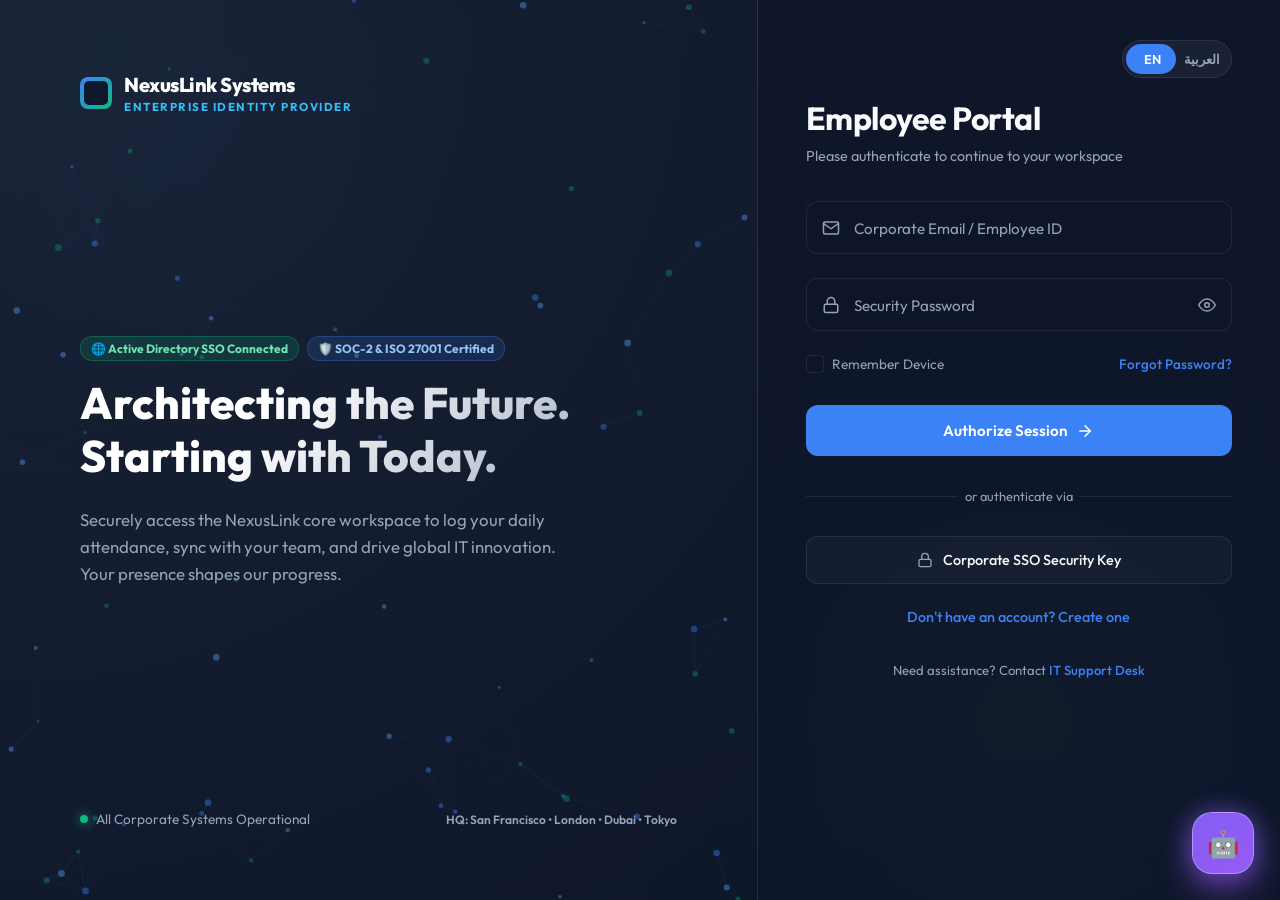
==== index.html @ 7a830bf8 "Initial clean commit for NexusLink Systems" ====
<!DOCTYPE html>
<html lang="en" dir="ltr">

<head>
    <meta charset="UTF-8">
    <meta name="viewport" content="width=device-width, initial-scale=1.0">
    <meta name="description"
        content="Secure Employee Portal for NexusLink Systems. Sign in to access your dashboard, secure applications, and corporate resources.">
    <title id="page-title">Employee Portal - NexusLink Systems</title>

    <!-- Path updated to work relative to directory structure -->
    <link rel="stylesheet" href="style.css">
</head>

<body>
    <!-- Background Animated Glows -->
    <div class="bg-glow-container">
        <div class="bg-glow-1"></div>
        <div class="bg-glow-2"></div>
    </div>

    <!-- Main Container -->
    <main class="app-container">

        <!-- Left Panel: Fortune 500 Corporate Branding & Holographic Telemetry -->
        <section class="brand-panel">
            <div class="logo-container">
                <div class="logo-icon"></div>
                <div style="display: flex; flex-direction: column; gap: 2px;">
                    <span style="font-weight: 800; font-size: 1.25rem; letter-spacing: -0.5px; color: #fff;">NexusLink Systems</span>
                    <span style="font-size: 0.72rem; color: #38bdf8; font-weight: 700; letter-spacing: 1.5px; text-transform: uppercase;">ENTERPRISE IDENTITY PROVIDER</span>
                </div>
            </div>

            <!-- Canvas for 3D holographic particle networking -->
            <canvas id="particle-canvas"></canvas>

            <div class="brand-content">
                <div class="corporate-badge-row" style="display: flex; align-items: center; gap: 8px; margin-bottom: 1rem; flex-wrap: wrap;">
                    <span style="background: rgba(16, 185, 129, 0.15); color: #6ee7b7; padding: 4px 10px; border-radius: 12px; font-size: 0.75rem; font-weight: 700; border: 1px solid rgba(16, 185, 129, 0.3);">🌐 Active Directory SSO Connected</span>
                    <span style="background: rgba(59, 130, 246, 0.15); color: #93c5fd; padding: 4px 10px; border-radius: 12px; font-size: 0.75rem; font-weight: 700; border: 1px solid rgba(59, 130, 246, 0.3);">🛡️ SOC-2 & ISO 27001 Certified</span>
                </div>
                <h1 class="brand-title" id="brand-title" data-i18n="brandTitle">Architecting the Future. Starting with Today.</h1>
                <p class="brand-desc" id="brand-desc" data-i18n="brandDesc">Securely access the NexusLink core workspace to log your daily attendance, sync with your team, and drive global IT innovation. Your presence shapes our progress.
                </p>
            </div>

            <div class="corporate-footer-row" style="display: flex; justify-content: space-between; align-items: center; width: 100%; flex-wrap: wrap; gap: 10px;">
                <div class="system-status">
                    <div class="status-dot"></div>
                    <span id="system-status-text" data-i18n="systemStatus">All Corporate Systems Operational</span>
                </div>
                <div style="font-size: 0.75rem; color: var(--text-muted); font-weight: 600;">
                    HQ: San Francisco • London • Dubai • Tokyo
                </div>
            </div>
        </section>

        <!-- Right Panel: Login card container -->
        <section class="form-panel">
            <!-- Controls: Language Toggler -->
            <header class="top-controls">
                <div class="lang-switcher" id="language-switcher" onclick="toggleLanguage()">
                    <div class="lang-slider" id="lang-slider"></div>
                    <button class="lang-btn active" id="btn-en" data-lang="en">EN</button>
                    <button class="lang-btn" id="btn-ar" data-lang="ar">العربية</button>
                </div>
            </header>

            <div class="login-card">
                <!-- Loading state Overlay -->
                <div class="loading-overlay" id="loading-overlay">
                    <div class="spinner"></div>
                    <div class="loading-text" id="loading-text" data-i18n="loadingVerify">Verifying Credentials...</div>
                    <div class="loading-subtext" id="loading-subtext" data-i18n="loadingConnect">Connecting to Secure LDAP Server</div>
                </div>

                <!-- Success state Overlay -->
                <div class="success-overlay" id="success-overlay">
                    <div class="success-icon-container">✓</div>
                    <h2 class="success-title" id="success-title" data-i18n="successTitle">Access Granted</h2>
                    <p class="success-desc" id="success-desc" data-i18n="successDesc">Redirecting to NexusLink Dashboard. Welcome back!</p>
                    <button class="success-btn" id="success-btn" onclick="resetForm()" data-i18n="successReturn">Return</button>
                </div>

                <!-- Server Error Message -->
                <div class="server-error" id="server-error" style="display: none;">
                    <svg xmlns="http://www.w3.org/2000/svg" width="16" height="16" viewBox="0 0 24 24" fill="none"
                        stroke="currentColor" stroke-width="2">
                        <circle cx="12" cy="12" r="10"></circle>
                        <line x1="12" y1="8" x2="12" y2="12"></line>
                        <line x1="12" y1="16" x2="12.01" y2="16"></line>
                    </svg>
                    <span id="server-error-text"></span>
                    <button class="error-dismiss" onclick="dismissError()">✕</button>
                </div>

                <div class="card-header">
                    <h2 class="card-title" id="card-title" data-i18n="cardTitle">Employee Portal</h2>
                    <p class="card-subtitle" id="card-subtitle" data-i18n="cardSubtitle">Please authenticate to continue to your workspace</p>
                </div>

                <form id="login-form" onsubmit="handleLogin(event)">
                    <div class="form-group" id="group-email">
                        <div class="input-container">
                            <input type="text" id="email" class="input-field" placeholder=" " required
                                oninput="validateField('email')" autocomplete="username">
                            <svg class="input-icon" xmlns="http://www.w3.org/2000/svg" width="18" height="18"
                                viewBox="0 0 24 24" fill="none" stroke="currentColor" stroke-width="2"
                                stroke-linecap="round" stroke-linejoin="round">
                                <path d="M4 4h16c1.1 0 2 .9 2 2v12c0 1.1-.9 2-2 2H4c-1.1 0-2-.9-2-2V6c0-1.1.9-2 2-2z">
                                </path>
                                <polyline points="22,6 12,13 2,6"></polyline>
                            </svg>
                            <label for="email" class="form-label" id="label-email" data-i18n="labelEmail">Corporate Email / Employee ID</label>
                        </div>
                        <div class="error-msg" id="error-email">
                            <svg xmlns="http://www.w3.org/2000/svg" width="12" height="12" viewBox="0 0 24 24"
                                fill="none" stroke="currentColor" stroke-width="2">
                                <circle cx="12" cy="12" r="10"></circle>
                                <line x1="12" y1="8" x2="12" y2="12"></line>
                                <line x1="12" y1="16" x2="12.01" y2="16"></line>
                            </svg>
                            <span id="err-text-email" data-i18n="errorEmail">Please enter a valid corporate email (name@nexuslink.com)</span>
                        </div>
                    </div>

                    <div class="form-group" id="group-password">
                        <div class="input-container">
                            <input type="password" id="password" class="input-field" placeholder=" " required
                                oninput="validateField('password')" autocomplete="current-password">
                            <svg class="input-icon" xmlns="http://www.w3.org/2000/svg" width="18" height="18"
                                viewBox="0 0 24 24" fill="none" stroke="currentColor" stroke-width="2"
                                stroke-linecap="round" stroke-linejoin="round">
                                <rect x="3" y="11" width="18" height="11" rx="2" ry="2"></rect>
                                <path d="M7 11V7a5 5 0 0 1 10 0v4"></path>
                            </svg>
                            <label for="password" class="form-label" id="label-password" data-i18n="labelPassword">Security Password</label>
                            <button type="button" class="input-toggle" id="password-toggle"
                                onclick="togglePasswordVisibility()" aria-label="Toggle Password Visibility">
                                <svg id="eye-icon" xmlns="http://www.w3.org/2000/svg" width="18" height="18"
                                    viewBox="0 0 24 24" fill="none" stroke="currentColor" stroke-width="2"
                                    stroke-linecap="round" stroke-linejoin="round">
                                    <path d="M1 12s4-8 11-8 11 8 11 8-4 8-11 8-11-8-11-8z"></path>
                                    <circle cx="12" cy="12" r="3"></circle>
                                </svg>
                            </button>
                        </div>
                        <div class="error-msg" id="error-password">
                            <svg xmlns="http://www.w3.org/2000/svg" width="12" height="12" viewBox="0 0 24 24"
                                fill="none" stroke="currentColor" stroke-width="2">
                                <circle cx="12" cy="12" r="10"></circle>
                                <line x1="12" y1="8" x2="12" y2="12"></line>
                                <line x1="12" y1="16" x2="12.01" y2="16"></line>
                            </svg>
                            <span id="err-text-password" data-i18n="errorPassword">Password must be at least 8 characters long</span>
                        </div>
                    </div>

                    <div class="options-row">
                        <label class="checkbox-container">
                            <input type="checkbox" id="remember-me">
                            <span class="custom-checkbox">
                                <svg xmlns="http://www.w3.org/2000/svg" viewBox="0 0 24 24">
                                    <polyline points="20 6 9 17 4 12"></polyline>
                                </svg>
                            </span>
                            <span id="label-remember" data-i18n="labelRemember">Remember Device</span>
                        </label>
                        <a href="#" class="forgot-link" id="link-forgot" onclick="alertForgot(event)" data-i18n="forgotLink">Forgot Password?</a>
                    </div>

                    <button type="submit" class="submit-btn" id="btn-submit">
                        <span id="btn-submit-text" data-i18n="btnSubmit">Authorize Session</span>
                        <svg xmlns="http://www.w3.org/2000/svg" width="18" height="18" viewBox="0 0 24 24" fill="none"
                            stroke="currentColor" stroke-width="2" stroke-linecap="round" stroke-linejoin="round">
                            <line x1="5" y1="12" x2="19" y2="12"></line>
                            <polyline points="12 5 19 12 12 19"></polyline>
                        </svg>
                    </button>
                </form>

                <!-- Registration Form -->
                <form id="register-form" onsubmit="handleRegister(event)" style="display: none;">
                    <div class="form-group" id="group-register-name">
                        <div class="input-container">
                            <input type="text" id="register-name" class="input-field" placeholder=" " required
                                oninput="validateRegisterField('name')">
                            <svg class="input-icon" xmlns="http://www.w3.org/2000/svg" width="18" height="18"
                                viewBox="0 0 24 24" fill="none" stroke="currentColor" stroke-width="2"
                                stroke-linecap="round" stroke-linejoin="round">
                                <path d="M20 21v-2a4 4 0 0 0-4-4H8a4 4 0 0 0-4 4v2"></path>
                                <circle cx="12" cy="7" r="4"></circle>
                            </svg>
                            <label for="register-name" class="form-label" id="label-register-name" data-i18n="labelName">Full Name</label>
                        </div>
                        <div class="error-msg" id="error-register-name">
                            <svg xmlns="http://www.w3.org/2000/svg" width="12" height="12" viewBox="0 0 24 24"
                                fill="none" stroke="currentColor" stroke-width="2">
                                <circle cx="12" cy="12" r="10"></circle>
                                <line x1="12" y1="8" x2="12" y2="12"></line>
                                <line x1="12" y1="16" x2="12.01" y2="16"></line>
                            </svg>
                            <span id="err-text-register-name" data-i18n="errorName">Please enter your full name</span>
                        </div>
                    </div>

                    <div class="form-group" id="group-register-email">
                        <div class="input-container">
                            <input type="text" id="register-email" class="input-field" placeholder=" " required
                                oninput="validateRegisterField('email')" autocomplete="email">
                            <svg class="input-icon" xmlns="http://www.w3.org/2000/svg" width="18" height="18"
                                viewBox="0 0 24 24" fill="none" stroke="currentColor" stroke-width="2"
                                stroke-linecap="round" stroke-linejoin="round">
                                <path d="M4 4h16c1.1 0 2 .9 2 2v12c0 1.1-.9 2-2 2H4c-1.1 0-2-.9-2-2V6c0-1.1.9-2 2-2z">
                                </path>
                                <polyline points="22,6 12,13 2,6"></polyline>
                            </svg>
                            <label for="register-email" class="form-label" id="label-register-email" data-i18n="labelEmail">Corporate Email / Employee ID</label>
                        </div>
                        <div class="error-msg" id="error-register-email">
                            <svg xmlns="http://www.w3.org/2000/svg" width="12" height="12" viewBox="0 0 24 24"
                                fill="none" stroke="currentColor" stroke-width="2">
                                <circle cx="12" cy="12" r="10"></circle>
                                <line x1="12" y1="8" x2="12" y2="12"></line>
                                <line x1="12" y1="16" x2="12.01" y2="16"></line>
                            </svg>
                            <span id="err-text-register-email" data-i18n="errorEmail">Please enter a valid corporate email (name@nexuslink.com)</span>
                        </div>
                    </div>

                    <div class="form-group" id="group-register-password">
                        <div class="input-container">
                            <input type="password" id="register-password" class="input-field" placeholder=" " required
                                oninput="validateRegisterField('password')" autocomplete="new-password">
                            <svg class="input-icon" xmlns="http://www.w3.org/2000/svg" width="18" height="18"
                                viewBox="0 0 24 24" fill="none" stroke="currentColor" stroke-width="2"
                                stroke-linecap="round" stroke-linejoin="round">
                                <rect x="3" y="11" width="18" height="11" rx="2" ry="2"></rect>
                                <path d="M7 11V7a5 5 0 0 1 10 0v4"></path>
                            </svg>
                            <label for="register-password" class="form-label" id="label-register-password" data-i18n="labelPassword">Security Password</label>
                            <button type="button" class="input-toggle" id="register-password-toggle"
                                onclick="toggleRegisterPasswordVisibility()" aria-label="Toggle Password Visibility">
                                <svg id="register-eye-icon" xmlns="http://www.w3.org/2000/svg" width="18" height="18"
                                    viewBox="0 0 24 24" fill="none" stroke="currentColor" stroke-width="2"
                                    stroke-linecap="round" stroke-linejoin="round">
                                    <path d="M1 12s4-8 11-8 11 8 11 8-4 8-11 8-11-8-11-8z"></path>
                                    <circle cx="12" cy="12" r="3"></circle>
                                </svg>
                            </button>
                        </div>
                        <div class="error-msg" id="error-register-password">
                            <svg xmlns="http://www.w3.org/2000/svg" width="12" height="12" viewBox="0 0 24 24"
                                fill="none" stroke="currentColor" stroke-width="2">
                                <circle cx="12" cy="12" r="10"></circle>
                                <line x1="12" y1="8" x2="12" y2="12"></line>
                                <line x1="12" y1="16" x2="12.01" y2="16"></line>
                            </svg>
                            <span id="err-text-register-password" data-i18n="errorPassword">Password must be at least 8 characters long</span>
                        </div>
                    </div>

                    <button type="submit" class="submit-btn" id="btn-register-submit" style="margin-top: 1rem;">
                        <span id="btn-register-submit-text" data-i18n="btnSubmitRegister">Create Account</span>
                        <svg xmlns="http://www.w3.org/2000/svg" width="18" height="18" viewBox="0 0 24 24" fill="none"
                            stroke="currentColor" stroke-width="2" stroke-linecap="round" stroke-linejoin="round">
                            <line x1="5" y1="12" x2="19" y2="12"></line>
                            <polyline points="12 5 19 12 12 19"></polyline>
                        </svg>
                    </button>
                </form>

                <div class="sso-divider">
                    <span id="sso-text" data-i18n="ssoDivider">or authenticate via</span>
                </div>

                <button class="sso-btn" onclick="triggerSSO()">
                    <svg class="sso-icon" xmlns="http://www.w3.org/2000/svg" viewBox="0 0 24 24" fill="none"
                        stroke="currentColor" stroke-width="2" stroke-linecap="round" stroke-linejoin="round">
                        <rect x="3" y="11" width="18" height="11" rx="2" ry="2"></rect>
                        <path d="M7 11V7a5 5 0 0 1 10 0v4"></path>
                    </svg>
                    <span id="btn-sso-text" data-i18n="btnSSO">Corporate SSO Security Key</span>
                </button>

                <div class="mode-toggle-container" style="text-align: center; margin-top: 1.5rem; font-size: 0.9rem;">
                    <a href="#" class="support-link" id="toggle-mode-link" onclick="toggleFormMode(event)" data-i18n="toggleToRegister">Don't have an account? Create one</a>
                </div>

                <div class="card-footer">
                    <span id="footer-text" data-i18n="footerText">Need assistance? Contact </span>
                    <a href="#" class="support-link" id="link-support" onclick="alertSupport(event)" data-i18n="linkSupport">IT Support Desk</a>
                </div>
            </div>
        </section>
    </main>

    <!-- Floating AI Chatbot Button & Chat Window (Cyber Glass Edition) -->
    <div id="ai-chat-launcher" class="ai-chat-launcher-btn" onclick="toggleAIChatDrawer()" title="NexusLink AI Assistant">
        <div class="chat-launcher-pulse"></div>
        <span style="font-size: 26px; z-index: 2;">🤖</span>
    </div>

    <div id="ai-chat-drawer" class="ai-chat-drawer-card" style="display: none;">
        <!-- Header -->
        <div class="ai-chat-header">
            <div style="display: flex; align-items: center; gap: 10px;">
                <div class="ai-bot-avatar">
                    🤖
                    <span class="online-indicator"></span>
                </div>
                <div class="ai-chat-title-wrap">
                    <div class="ai-chat-title">
                        <span id="ai-chat-title-text" data-i18n="aiChatTitle">NexusLink AI Assistant</span>
                        <span class="ai-model-badge">✨ GEMINI 1.5 PRO</span>
                    </div>
                    <div class="ai-chat-subtitle" id="ai-chat-sub-text" data-i18n="aiChatSub">Neural Policy Engine • Active 24/7</div>
                </div>
            </div>
            <div class="ai-chat-actions">
                <button type="button" onclick="toggleAIChatMaximize()" id="ai-maximize-btn" class="ai-chat-maximize-btn" title="Toggle Size">⤢</button>
                <button type="button" onclick="clearAIChatHistory()" class="ai-chat-action-btn" title="Clear Chat History">🗑️</button>
                <button type="button" onclick="toggleAIChatDrawer()" class="ai-chat-close-btn" title="Close">✕</button>
            </div>
        </div>

        <!-- Quick Options Bar -->
        <div id="admin-ai-quick-options" class="ai-quick-options-container">
            <!-- Populated dynamically via script.js -->
        </div>

        <!-- Messages Box -->
        <div id="ai-chat-messages" class="ai-messages-container">
            <!-- Populated dynamically via script.js -->
        </div>

        <!-- Input Form -->
        <form onsubmit="sendAIChatMessage(event)" class="ai-chat-input-form">
            <input type="text" id="ai-chat-input" class="ai-chat-input-field" placeholder="اسأل عن سياسات الدوام أو حضورك..." data-i18n-placeholder="aiChatPlaceholder" required autocomplete="off">
            <button type="submit" id="ai-chat-send-btn" class="ai-chat-send-btn">
                <span data-i18n="btnSend">إرسال</span> 🚀
            </button>
        </form>
    </div>

    <!-- Modal: Submit Lateness Excuse -->
    <div id="modal-submit-excuse" class="modal-overlay excuse-modal-overlay" style="display: none; position: fixed; inset: 0; z-index: 10000; background: rgba(10, 15, 30, 0.85); backdrop-filter: blur(16px); align-items: center; justify-content: center; padding: 20px;">
        <div class="excuse-modal-card">
            <div class="excuse-modal-header">
                <div class="excuse-header-left">
                    <div class="excuse-icon-badge">📝</div>
                    <div>
                        <h3 class="excuse-modal-title" data-i18n="excuseModalTitle">Submit Lateness Excuse</h3>
                        <p class="excuse-modal-subtitle" data-i18n="excuseModalSub">Direct submission to HR & Management with AI-assisted verification</p>
                    </div>
                </div>
                <button type="button" class="excuse-modal-close" onclick="closeExcuseModal()" aria-label="Close">&times;</button>
            </div>

            <div id="excuse-policy-notice" class="excuse-policy-notice-card" data-i18n-html="excusePolicyNotice">
                💡 <strong>شرط الإثبات (policy.text):</strong> أعذار حوادث السير تتطلب إرفاق <strong>صورة الكروكة أو الحادث</strong>، والأعذار الصحية تتطلب إرفاق <strong>التقرير الطبي الرسمي</strong> للقبول الفوري.
            </div>

            <form id="form-submit-excuse" onsubmit="submitExcuseForm(event)" class="excuse-form">
                <div class="excuse-input-group">
                    <label class="excuse-input-label" for="excuse-reason-text" data-i18n="excuseReasonLabel">Detailed Reason for Delay to Manager:</label>
                    <textarea id="excuse-reason-text" class="excuse-textarea" required rows="3" placeholder="Type your excuse reason here (e.g., vehicle breakdown, health emergency...)" data-i18n-placeholder="excuseReasonPlaceholder"></textarea>
                </div>

                <div class="excuse-input-group">
                    <label class="excuse-input-label" data-i18n="excuseAttachmentLabel">📷 Attach Proof Document (Accident Kroka / Medical Report - Optional):</label>
                    <div class="proof-upload-dropzone" id="proof-upload-dropzone" onclick="document.getElementById('excuse-attachment-file').click()">
                        <input type="file" id="excuse-attachment-file" accept="image/*,.pdf" style="display: none;" onchange="handleExcuseFileSelect(event)">
                        
                        <div id="proof-upload-prompt" class="proof-upload-prompt-wrap">
                            <div class="proof-upload-icon-pulse">📸</div>
                            <div class="proof-upload-main-text" data-i18n="excuseDropzonePrompt">Click or drag & drop proof document here</div>
                            <div class="proof-upload-sub-text" data-i18n="excuseDropzoneSub">(Supports JPG, PNG, GIF, WebP, PDF - Max 10MB)</div>
                        </div>

                        <div id="proof-upload-preview" class="proof-upload-preview-wrap" style="display: none;">
                            <div class="proof-preview-info">
                                <img id="proof-preview-img" src="" alt="Proof" class="proof-preview-thumb" style="display: none;">
                                <div id="proof-preview-doc-icon" class="proof-preview-doc-icon" style="display: none;">📄</div>
                                <div class="proof-file-details">
                                    <div id="proof-file-name" class="proof-file-name">--</div>
                                    <div id="proof-file-size" class="proof-file-size">--</div>
                                </div>
                            </div>
                            <button type="button" class="proof-remove-pill" onclick="clearExcuseFile(event)" data-i18n="excuseDeleteProof">✕ Remove</button>
                        </div>
                    </div>
                </div>
                
                <div class="excuse-modal-footer">
                    <button type="button" class="excuse-btn-cancel" onclick="closeExcuseModal()" data-i18n="btnCancel">Cancel</button>
                    <button type="submit" class="excuse-btn-submit" id="btn-submit-excuse-action" data-i18n="btnSubmitExcuseSubmit">Submit Excuse to Manager 🚀</button>
                </div>
            </form>
        </div>
    </div>

    <!-- Proof Lightbox Modal Overlay -->
    <div id="proof-lightbox-modal" style="display:none; position:fixed; top:0; left:0; right:0; bottom:0; z-index:20000; background:rgba(0,0,0,0.85); backdrop-filter:blur(16px); align-items:center; justify-content:center;">
        <div class="proof-lightbox-card">
            <div class="proof-lightbox-header">
                <h4 id="proof-lightbox-title">🖼️ معاينة وثيقة الإثبات (الكروكة / التقرير الطبي)</h4>
                <button type="button" class="proof-lightbox-close" onclick="closeProofLightbox()">✕</button>
            </div>
            <div class="proof-lightbox-body">
                <img id="proof-lightbox-img" src="" alt="Proof Preview" class="proof-lightbox-image">
            </div>
            <div class="proof-lightbox-footer">
                <a id="proof-lightbox-download" href="" target="_blank" download class="proof-download-btn">⬇️ تحميل الوثيقة</a>
            </div>
        </div>
    </div>

    <!-- Path updated to work relative to directory structure -->
    <script src="script.js"></script>
</body>

</html>
---- style.css ----
/* === GOOGLE FONTS IMPORT === */
@import url('https://fonts.googleapis.com/css2?family=Cairo:wght@300;400;500;600;700;800&family=Outfit:wght@300;400;500;600;700;800&display=swap');

/* === SYSTEM RESET & VARIABLES === */
:root {
    --primary-color: #3b82f6;
    --primary-hover: #2563eb;
    --bg-dark: #0f172a;
    --card-bg: rgba(30, 41, 59, 0.7);
    --border-color: rgba(255, 255, 255, 0.08);
    --text-main: #f8fafc;
    --text-muted: #94a3b8;
    --error-color: #ef4444;
    --success-color: #10b981;
    --font-english: 'Outfit', sans-serif;
    --font-arabic: 'Cairo', sans-serif;
}

* {
    margin: 0;
    padding: 0;
    box-sizing: border-box;
}

body, button, input, select, textarea, table, th, td {
    font-family: var(--font-english);
}

html[dir="rtl"] body, 
html[dir="rtl"] button, 
html[dir="rtl"] input, 
html[dir="rtl"] select, 
html[dir="rtl"] textarea,
html[dir="rtl"] table,
html[dir="rtl"] th,
html[dir="rtl"] td {
    font-family: var(--font-arabic);
}

body {
    background-color: var(--bg-dark);
    color: var(--text-main);
    min-height: 100vh;
    overflow-x: hidden;
    display: flex;
    align-items: center;
    justify-content: center;
}

/* === BACKGROUND GLOW EFFECT === */
.bg-glow-container {
    position: fixed;
    top: 0;
    left: 0;
    width: 100%;
    height: 100%;
    z-index: -1;
    overflow: hidden;
    pointer-events: none;
}

.bg-glow-1 {
    position: absolute;
    top: -10%;
    left: -10%;
    width: 50%;
    height: 50%;
    background: radial-gradient(circle, rgba(59, 130, 246, 0.15) 0%, rgba(0, 0, 0, 0) 70%);
    filter: blur(80px);
}

.bg-glow-2 {
    position: absolute;
    bottom: -10%;
    right: -10%;
    width: 60%;
    height: 60%;
    background: radial-gradient(circle, rgba(16, 185, 129, 0.1) 0%, rgba(0, 0, 0, 0) 70%);
    filter: blur(100px);
}

/* === LEGENDARY FULL-BLEED EDGE-TO-EDGE LAYOUT === */
body.login-body {
    overflow-x: hidden;
    overflow-y: auto;
    min-height: 100vh;
    background: #0b0f19;
}

.app-container {
    display: flex;
    width: 100vw !important;
    max-width: 100vw !important;
    height: 100vh !important;
    min-height: 100vh !important;
    padding: 0 !important;
    gap: 0 !important;
    position: relative;
    margin: 0 !important;
    box-sizing: border-box !important;
    overflow: hidden !important;
}

/* === TOP LANGUAGE SWITCHER === */
.top-controls {
    width: 100%;
    max-width: 480px;
    display: flex;
    justify-content: flex-end;
    align-items: center;
    margin-bottom: 1.25rem;
    flex-shrink: 0;
    position: relative;
    z-index: 10;
}

html[dir="rtl"] .top-controls {
    justify-content: flex-end;
}

.lang-switcher {
    position: relative;
    display: flex;
    background: rgba(255, 255, 255, 0.05);
    border: 1px solid var(--border-color);
    border-radius: 30px;
    padding: 4px;
    cursor: pointer;
    width: 110px;
    height: 38px;
    user-select: none;
}

.lang-slider {
    position: absolute;
    top: 3px;
    left: 3px;
    width: 50px;
    height: 30px;
    background: var(--primary-color);
    border-radius: 20px;
    transition: transform 0.3s ease;
}

.lang-btn {
    flex: 1;
    background: none;
    border: none;
    color: var(--text-muted);
    font-size: 0.8rem;
    font-weight: 600;
    cursor: pointer;
    z-index: 2;
    transition: color 0.3s ease;
    outline: none;
}

.lang-btn.active {
    color: #ffffff;
}

/* === LEFT PANEL: BRANDING (FULL HEIGHT EDGE-TO-EDGE) === */
.brand-panel {
    flex: 1.4 !important;
    height: 100vh !important;
    padding: 4.5rem 5rem !important;
    position: relative;
    border-radius: 0 !important;
    background: radial-gradient(circle at top left, rgba(30, 41, 59, 0.7), rgba(15, 23, 42, 0.95)) !important;
    border: none !important;
    border-inline-end: 1px solid rgba(255, 255, 255, 0.08) !important;
    overflow: hidden !important;
    box-sizing: border-box !important;
    display: flex;
    flex-direction: column;
    justify-content: space-between;
}

#particle-canvas {
    position: absolute;
    top: 0;
    left: 0;
    width: 100%;
    height: 100%;
    pointer-events: none;
    z-index: 1;
}

.brand-panel>* {
    position: relative;
    z-index: 2;
}

.logo-container {
    display: flex;
    align-items: center;
    gap: 12px;
    font-size: 1.2rem;
    font-weight: 700;
    letter-spacing: -0.5px;
}

.logo-icon {
    width: 32px;
    height: 32px;
    background: linear-gradient(135deg, var(--primary-color), #10b981);
    border-radius: 8px;
    position: relative;
}

.logo-icon::after {
    content: '';
    position: absolute;
    inset: 4px;
    background-color: var(--bg-dark);
    border-radius: 5px;
}

.brand-content {
    margin: auto 0;
}

.brand-title {
    font-size: 2.75rem;
    font-weight: 800;
    line-height: 1.2;
    margin-bottom: 1.5rem;
    background: linear-gradient(135deg, #ffffff 30%, var(--text-muted));
    -webkit-background-clip: text;
    background-clip: text;
    -webkit-text-fill-color: transparent;
}

.brand-desc {
    color: var(--text-muted);
    font-size: 1.05rem;
    line-height: 1.6;
    max-width: 480px;
}

.system-status {
    display: flex;
    align-items: center;
    gap: 8px;
    font-size: 0.85rem;
    color: var(--text-muted);
}

.status-dot {
    width: 8px;
    height: 8px;
    background-color: var(--success-color);
    border-radius: 50%;
    box-shadow: 0 0 12px var(--success-color);
    animation: pulse 2s infinite;
}

@keyframes pulse {
    0% {
        transform: scale(0.95);
        opacity: 0.5;
    }

    50% {
        transform: scale(1.1);
        opacity: 1;
    }

    100% {
        transform: scale(0.95);
        opacity: 0.5;
    }
}

/* === RIGHT PANEL: FORM & LOGIN CARD (FULL HEIGHT EDGE-TO-EDGE) === */
.form-panel {
    flex: 1 !important;
    height: 100vh !important;
    padding: 2.5rem 3rem 2rem 3rem !important;
    position: relative;
    background: rgba(15, 23, 42, 0.6) !important;
    backdrop-filter: blur(24px) !important;
    -webkit-backdrop-filter: blur(24px) !important;
    display: flex;
    flex-direction: column;
    align-items: center;
    justify-content: center;
    box-sizing: border-box !important;
    overflow-y: auto !important;
}

.login-card {
    width: 100% !important;
    max-width: 480px !important;
    background: transparent !important;
    border: none !important;
    border-radius: 0 !important;
    padding: 0 !important;
    box-shadow: none !important;
    position: relative;
    overflow: visible !important;
    margin-bottom: auto;
}

/* === CARD HEADER === */
.card-header {
    margin-bottom: 2.2rem;
}

.card-title {
    font-size: 2rem;
    font-weight: 700;
    letter-spacing: -0.5px;
    margin-bottom: 0.5rem;
}

.card-subtitle {
    color: var(--text-muted);
    font-size: 0.9rem;
    line-height: 1.4;
}

/* === FORM GROUPS & INPUTS === */
.form-group {
    margin-bottom: 1.5rem;
}

.input-container {
    position: relative;
    width: 100%;
}

.input-field {
    width: 100%;
    padding: 16px 16px 16px 48px;
    background: rgba(15, 23, 42, 0.6);
    border: 1px solid var(--border-color);
    border-radius: 12px;
    color: var(--text-main);
    font-size: 0.95rem;
    outline: none;
    transition: all 0.3s ease;
}

html[dir="rtl"] .input-field {
    padding: 16px 48px 16px 16px;
}

.input-field:focus {
    border-color: var(--primary-color);
    box-shadow: 0 0 0 3px rgba(59, 130, 246, 0.15);
    background: rgba(15, 23, 42, 0.8);
}

.input-icon {
    position: absolute;
    left: 16px;
    top: 50%;
    transform: translateY(-50%);
    color: var(--text-muted);
    pointer-events: none;
    transition: color 0.3s ease;
}

html[dir="rtl"] .input-icon {
    left: auto;
    right: 16px;
}

.input-field:focus~.input-icon {
    color: var(--primary-color);
}

/* Floating Labels */
.form-label {
    position: absolute;
    left: 48px;
    top: 50%;
    transform: translateY(-50%);
    color: var(--text-muted);
    font-size: 0.95rem;
    pointer-events: none;
    transition: all 0.3s cubic-bezier(0.4, 0, 0.2, 1);
}

html[dir="rtl"] .form-label {
    left: auto;
    right: 48px;
}

.input-field:focus~.form-label,
.input-field:not(:placeholder-shown)~.form-label {
    top: 0;
    transform: translateY(-50%) scale(0.85);
    left: 12px;
    background: #1e293b;
    padding: 2px 8px;
    color: var(--primary-color);
}

html[dir="rtl"] .input-field:focus~.form-label,
html[dir="rtl"] .input-field:not(:placeholder-shown)~.form-label {
    left: auto;
    right: 12px;
}

/* Toggle password visual representation */
.input-toggle {
    position: absolute;
    right: 16px;
    top: 50%;
    transform: translateY(-50%);
    background: none;
    border: none;
    color: var(--text-muted);
    cursor: pointer;
    display: flex;
    align-items: center;
    outline: none;
}

html[dir="rtl"] .input-toggle {
    right: auto;
    left: 16px;
}

.input-toggle:hover {
    color: var(--text-main);
}

/* Form inputs validation messages */
.error-msg {
    display: none;
    align-items: center;
    gap: 6px;
    color: var(--error-color);
    font-size: 0.78rem;
    margin-top: 6px;
    padding-left: 4px;
    animation: fadeIn 0.3s ease;
}

html[dir="rtl"] .error-msg {
    padding-left: 0;
    padding-right: 4px;
}

@keyframes fadeIn {
    from {
        opacity: 0;
        transform: translateY(-4px);
    }

    to {
        opacity: 1;
        transform: translateY(0);
    }
}

/* === OPTIONS ROW === */
.options-row {
    display: flex;
    justify-content: space-between;
    align-items: center;
    margin-bottom: 2rem;
    font-size: 0.85rem;
}

.checkbox-container {
    display: flex;
    align-items: center;
    gap: 8px;
    cursor: pointer;
    user-select: none;
    color: var(--text-muted);
}

.checkbox-container input {
    display: none;
}

.custom-checkbox {
    width: 18px;
    height: 18px;
    border: 1px solid var(--border-color);
    border-radius: 4px;
    display: flex;
    align-items: center;
    justify-content: center;
    background: rgba(15, 23, 42, 0.4);
    transition: all 0.2s ease;
}

.custom-checkbox svg {
    width: 12px;
    height: 12px;
    fill: none;
    stroke: white;
    stroke-width: 3px;
    stroke-linecap: round;
    stroke-linejoin: round;
    transform: scale(0);
    transition: transform 0.2s ease;
}

.checkbox-container input:checked+.custom-checkbox {
    background-color: var(--primary-color);
    border-color: var(--primary-color);
}

.checkbox-container input:checked+.custom-checkbox svg {
    transform: scale(1);
}

.forgot-link,
.support-link {
    color: var(--primary-color);
    text-decoration: none;
    font-weight: 500;
    transition: color 0.2s ease;
}

.forgot-link:hover,
.support-link:hover {
    color: var(--primary-hover);
    text-decoration: underline;
}

/* === BUTTONS === */
.submit-btn {
    width: 100%;
    padding: 16px;
    background: var(--primary-color);
    border: none;
    border-radius: 12px;
    color: #ffffff;
    font-size: 0.95rem;
    font-weight: 600;
    cursor: pointer;
    display: flex;
    align-items: center;
    justify-content: center;
    gap: 8px;
    transition: all 0.2s ease;
}

.submit-btn:hover {
    background: var(--primary-hover);
    transform: translateY(-1px);
}

.submit-btn:active {
    transform: translateY(0);
}

html[dir="rtl"] .submit-btn svg {
    transform: scaleX(-1);
}

/* === SSO OPTION === */
.sso-divider {
    display: flex;
    align-items: center;
    text-align: center;
    margin: 2rem 0;
    color: var(--text-muted);
    font-size: 0.8rem;
}

.sso-divider::before,
.sso-divider::after {
    content: '';
    flex: 1;
    border-bottom: 1px solid var(--border-color);
}

.sso-divider:not(:empty)::before {
    margin-right: .5em;
}

.sso-divider:not(:empty)::after {
    margin-left: .5em;
}

.sso-btn {
    width: 100%;
    padding: 14px;
    background: rgba(255, 255, 255, 0.03);
    border: 1px solid var(--border-color);
    border-radius: 12px;
    color: var(--text-main);
    font-size: 0.9rem;
    font-weight: 500;
    cursor: pointer;
    display: flex;
    align-items: center;
    justify-content: center;
    gap: 10px;
    transition: all 0.2s ease;
}

.sso-btn:hover {
    background: rgba(255, 255, 255, 0.08);
    border-color: var(--text-muted);
}

.sso-icon {
    width: 16px;
    height: 16px;
    color: var(--text-muted);
}

/* === CARD FOOTER === */
.card-footer {
    text-align: center;
    margin-top: 2.2rem;
    font-size: 0.82rem;
    color: var(--text-muted);
}

/* === CARD SERVER ERROR DIALOG === */
.server-error {
    background: rgba(239, 68, 68, 0.1);
    border: 1px solid var(--error-color);
    color: #fca5a5;
    padding: 12px 16px;
    border-radius: 12px;
    font-size: 0.85rem;
    display: flex;
    align-items: center;
    justify-content: space-between;
    gap: 8px;
    margin-bottom: 1.5rem;
    animation: fadeIn 0.3s ease;
    position: relative;
    z-index: 15;
}

.server-error svg {
    flex-shrink: 0;
}

.error-dismiss {
    background: none;
    border: none;
    color: inherit;
    cursor: pointer;
    font-size: 1rem;
    opacity: 0.7;
    transition: opacity 0.2s;
}

.error-dismiss:hover {
    opacity: 1;
}

/* === LAYOUT STATES (OVERLAYS) === */
.loading-overlay,
.success-overlay {
    position: absolute;
    inset: 0;
    background: #151f32;
    z-index: 10;
    display: none;
    flex-direction: column;
    align-items: center;
    justify-content: center;
    padding: 2.5rem;
    text-align: center;
    animation: fadeIn 0.4s ease forwards;
}

/* Spinner logic */
.spinner {
    width: 48px;
    height: 48px;
    border: 3px solid rgba(59, 130, 246, 0.1);
    border-radius: 50%;
    border-top-color: var(--primary-color);
    animation: spin 1s linear infinite;
    margin-bottom: 1.5rem;
}

@keyframes spin {
    0% {
        transform: rotate(0deg);
    }

    100% {
        transform: rotate(360deg);
    }
}

.loading-text {
    font-size: 1.25rem;
    font-weight: 700;
    margin-bottom: 0.5rem;
}

.loading-subtext {
    color: var(--text-muted);
    font-size: 0.85rem;
}

/* Success layout overlay details */
.success-icon-container {
    width: 64px;
    height: 64px;
    background-color: rgba(16, 185, 129, 0.1);
    border: 2px solid var(--success-color);
    border-radius: 50%;
    display: flex;
    align-items: center;
    justify-content: center;
    color: var(--success-color);
    font-size: 1.75rem;
    font-weight: bold;
    margin-bottom: 1.5rem;
    box-shadow: 0 0 20px rgba(16, 185, 129, 0.2);
}

.success-title {
    font-size: 1.5rem;
    font-weight: 700;
    margin-bottom: 0.75rem;
}

.success-desc {
    color: var(--text-muted);
    font-size: 0.9rem;
    line-height: 1.5;
    margin-bottom: 2rem;
    max-width: 320px;
}

.success-btn {
    padding: 12px 32px;
    background: rgba(255, 255, 255, 0.05);
    border: 1px solid var(--border-color);
    color: var(--text-main);
    border-radius: 10px;
    font-size: 0.9rem;
    font-weight: 600;
    cursor: pointer;
    transition: all 0.2s;
}

.success-btn:hover {
    background: rgba(255, 255, 255, 0.1);
    border-color: var(--text-muted);
}

/* === RESPONSIVE LAYOUT RESPONSES === */
@media (max-width: 968px) {
    .app-container {
        flex-direction: column;
        padding: 1.5rem;
        gap: 1.5rem;
    }

    .brand-panel {
        min-height: auto;
        padding: 2rem;
    }

    .brand-title {
        font-size: 2.2rem;
    }
}

@media (max-width: 480px) {
    .form-panel {
        padding: 0;
    }

    .login-card {
        padding: 2.2rem 1.5rem;
        border-radius: 16px;
    }

    .card-title {
        font-size: 1.75rem;
    }
}

/* === OPERATIONAL DASHBOARD STYLES === */

/* === TOP EXECUTIVE FLOATING NAVIGATION BAR === */
body.dashboard-body {
    display: flex;
    flex-direction: column;
    min-height: 100vh;
    overflow-x: hidden;
    overflow-y: auto;
}

.top-executive-bar {
    width: 100%;
    height: 70px;
    background: rgba(15, 23, 42, 0.75);
    backdrop-filter: blur(20px);
    -webkit-backdrop-filter: blur(20px);
    border-bottom: 1px solid rgba(255, 255, 255, 0.1);
    display: flex;
    align-items: center;
    justify-content: space-between;
    padding: 0 2rem;
    box-sizing: border-box;
    position: sticky;
    top: 0;
    z-index: 100;
    box-shadow: 0 8px 32px rgba(0, 0, 0, 0.3);
}

.header-brand {
    display: flex;
    align-items: center;
    gap: 12px;
}

.header-clock-box {
    display: flex;
    flex-direction: column;
    align-items: center;
    justify-content: center;
    gap: 2px;
    background: transparent;
    padding: 0;
    border: none;
    box-shadow: none;
}

.header-clock-box .clock-time {
    font-size: 1.3rem;
    font-weight: 800;
    color: #38bdf8;
    letter-spacing: -0.5px;
    font-family: 'Outfit', 'Inter', monospace !important;
    direction: ltr !important;
    display: inline-block;
    unicode-bidi: isolate;
    text-shadow: 0 0 10px rgba(56, 189, 248, 0.4);
}

.header-clock-box .clock-date {
    font-size: 0.75rem;
    font-weight: 600;
    color: var(--text-muted);
    text-transform: uppercase;
}

.header-profile-actions {
    display: flex;
    align-items: center;
    gap: 16px;
}

.identity-pill {
    display: flex;
    align-items: center;
    gap: 10px;
    background: rgba(30, 41, 59, 0.4);
    padding: 6px 14px;
    border-radius: 20px;
    border: 1px solid var(--border-color);
}

.identity-pill .avatar-icon {
    width: 32px;
    height: 32px;
    font-size: 0.85rem;
}

.btn-terminate-nav {
    padding: 8px 16px;
    background: rgba(239, 68, 68, 0.12);
    border: 1px solid rgba(239, 68, 68, 0.3);
    color: #fca5a5;
    border-radius: 10px;
    font-weight: 700;
    font-size: 0.8rem;
    cursor: pointer;
    transition: all 0.2s ease;
}

.btn-terminate-nav:hover {
    background: rgba(239, 68, 68, 0.25);
    color: #fff;
}

/* === VERTICAL COMMAND NAVIGATION RAIL (SIDEBAR) === */
.dashboard-container {
    display: flex;
    flex: 1;
    width: 100%;
    min-height: calc(100vh - 70px);
    position: relative;
}

.sidebar {
    width: 250px;
    background: rgba(15, 23, 42, 0.5);
    backdrop-filter: blur(20px);
    -webkit-backdrop-filter: blur(20px);
    border-inline-end: 1px solid var(--border-color);
    padding: 1.8rem 1.2rem;
    display: flex;
    flex-direction: column;
    justify-content: space-between;
    position: relative;
    z-index: 5;
    flex-shrink: 0;
}

.nav-rail-title {
    font-size: 0.72rem;
    font-weight: 800;
    color: var(--text-muted);
    letter-spacing: 1.5px;
    margin-bottom: 1.2rem;
    padding-left: 10px;
}

.nav-rail-menu {
    display: flex;
    flex-direction: column;
    gap: 8px;
    flex: 1;
}

.nav-rail-item {
    display: flex;
    align-items: center;
    gap: 12px;
    padding: 12px 16px;
    border-radius: 14px;
    color: var(--text-main);
    text-decoration: none;
    font-weight: 600;
    font-size: 0.9rem;
    transition: all 0.2s ease;
    border: 1px solid transparent;
}

.nav-rail-item:hover {
    background: rgba(255, 255, 255, 0.05);
    border-color: rgba(255, 255, 255, 0.1);
    color: #fff;
}

.nav-rail-item.active {
    background: linear-gradient(135deg, rgba(59, 130, 246, 0.2), rgba(147, 51, 234, 0.2));
    border-color: rgba(59, 130, 246, 0.4);
    color: #38bdf8;
    box-shadow: 0 4px 15px rgba(59, 130, 246, 0.15);
}

.nav-rail-footer {
    display: flex;
    flex-direction: column;
    gap: 8px;
    margin-top: auto;
    padding-top: 1.5rem;
    border-top: 1px solid rgba(255, 255, 255, 0.08);
}

.rail-badge {
    padding: 6px 12px;
    border-radius: 8px;
    font-size: 0.7rem;
    font-weight: 800;
    text-align: center;
}

.rail-badge.online {
    background: rgba(16, 185, 129, 0.12);
    color: #6ee7b7;
    border: 1px solid rgba(16, 185, 129, 0.3);
}

.rail-badge.policy {
    background: rgba(59, 130, 246, 0.12);
    color: #93c5fd;
    border: 1px solid rgba(59, 130, 246, 0.3);
}

.brand-header {
    display: flex;
    flex-direction: column;
    gap: 6px;
}

.logo {
    font-weight: 700;
    font-size: 1.25rem;
    display: flex;
    align-items: center;
    gap: 10px;
    color: var(--text-main);
}

.logo span {
    background: linear-gradient(135deg, var(--primary-color), var(--success-color));
    width: 14px;
    height: 14px;
    border-radius: 4px;
    display: inline-block;
}

.sub-logo {
    color: var(--text-muted);
    font-size: 0.75rem;
    text-transform: uppercase;
    letter-spacing: 2px;
}

.clock-box {
    background: rgba(30, 41, 59, 0.4);
    backdrop-filter: blur(10px);
    -webkit-backdrop-filter: blur(10px);
    padding: 1.75rem;
    border-radius: 16px;
    border: 1px solid var(--border-color);
    display: flex;
    flex-direction: column;
    gap: 8px;
    box-shadow: 0 8px 32px rgba(0, 0, 0, 0.15);
}

.clock-time {
    font-size: 2rem;
    font-weight: 700;
    color: var(--primary-color);
    letter-spacing: -0.5px;
    text-shadow: 0 0 10px rgba(59, 130, 246, 0.2);
    text-align: center;
}

.clock-date {
    color: var(--text-muted);
    font-size: 0.8rem;
    text-transform: uppercase;
    text-align: center;
    font-weight: 500;
}

.sidebar-gateway-card {
    background: rgba(30, 41, 59, 0.4);
    backdrop-filter: blur(12px);
    -webkit-backdrop-filter: blur(12px);
    padding: 1.4rem 1.5rem;
    border-radius: 16px;
    border: 1px solid var(--border-color);
    display: flex;
    flex-direction: column;
    gap: 14px;
    margin-top: 1.2rem;
    align-items: center;
    text-align: center;
    box-shadow: 0 8px 32px rgba(0, 0, 0, 0.15);
    width: 100%;
    box-sizing: border-box;
}

.sidebar-gateway-title {
    font-size: 0.85rem;
    font-weight: 700;
    color: var(--text-muted);
    text-transform: uppercase;
    letter-spacing: 0.5px;
    text-align: center;
    width: 100%;
}

.sidebar-gateway-card .gateway-btns {
    display: flex;
    flex-direction: column;
    gap: 10px;
    width: 100%;
}

.sidebar-gateway-card .btn-checkin,
.sidebar-gateway-card .btn-checkout {
    width: 100%;
    padding: 14px 16px;
    border-radius: 12px;
    font-weight: 700;
    font-size: 0.95rem;
    cursor: pointer;
    transition: all 0.2s ease;
    display: flex;
    align-items: center;
    justify-content: center;
}

.identity-box {
    background: rgba(30, 41, 59, 0.3);
    padding: 1.5rem;
    border-radius: 16px;
    border: 1px solid var(--border-color);
    margin-top: auto;
    display: flex;
    flex-direction: column;
    gap: 12px;
    box-shadow: 0 8px 24px rgba(0, 0, 0, 0.1);
}

.avatar-icon {
    width: 44px;
    height: 44px;
    background: linear-gradient(135deg, rgba(59, 130, 246, 0.15), rgba(16, 185, 129, 0.15));
    border: 1px solid var(--border-color);
    border-radius: 50%;
    display: flex;
    align-items: center;
    justify-content: center;
    color: var(--primary-color);
    font-weight: 700;
    font-size: 1.1rem;
}

.identity-details {
    display: flex;
    flex-direction: column;
    gap: 4px;
}

#user-name-display {
    font-weight: 600;
    font-size: 1.05rem;
    color: var(--text-main);
}

#user-email-display {
    color: var(--text-muted);
    font-size: 0.82rem;
    word-break: break-all;
}

.btn-terminate {
    width: 100%;
    background: rgba(239, 68, 68, 0.08);
    border: 1px solid rgba(239, 68, 68, 0.2);
    color: #fca5a5;
    padding: 12px;
    border-radius: 10px;
    font-weight: 600;
    cursor: pointer;
    transition: all 0.2s ease;
    outline: none;
}

.btn-terminate:hover {
    background: rgba(239, 68, 68, 0.18);
    border-color: var(--error-color);
    color: #ffffff;
}

.btn-terminate:active {
    transform: scale(0.98);
}

.main-content {
    flex: 1;
    padding: 3rem 3rem 6rem 3rem !important;
    display: flex;
    flex-direction: column;
    gap: 2.2rem;
    overflow-y: auto;
    z-index: 5;
    max-width: 100%;
    box-sizing: border-box;
}

.welcome-heading {
    font-size: 2.25rem;
    font-weight: 800;
    margin: 0;
    background: linear-gradient(135deg, #ffffff 40%, var(--text-muted));
    -webkit-background-clip: text;
    background-clip: text;
    -webkit-text-fill-color: transparent;
}

.dashboard-card {
    background: var(--card-bg);
    backdrop-filter: blur(16px);
    -webkit-backdrop-filter: blur(16px);
    border: 1px solid var(--border-color);
    border-radius: 20px;
    padding: 2rem;
    margin-bottom: 2.2rem !important;
    box-shadow: 0 10px 30px rgba(0, 0, 0, 0.15);
    max-width: 100%;
    box-sizing: border-box;
}

.section-title {
    color: var(--text-muted);
    font-size: 0.95rem;
    font-weight: 600;
    margin-bottom: 1.5rem;
    display: flex;
    align-items: center;
    gap: 10px;
    text-transform: uppercase;
    letter-spacing: 0.5px;
    border-inline-start: 3px solid var(--primary-color);
    padding-inline-start: 10px;
}

.gateway-btns {
    display: flex;
    gap: 20px;
}

.btn-checkin, .btn-checkout {
    flex: 1;
    padding: 16px 32px;
    border-radius: 12px;
    font-weight: 700;
    font-size: 1rem;
    cursor: pointer;
    transition: all 0.25s ease;
    display: flex;
    align-items: center;
    justify-content: center;
    gap: 8px;
    outline: none;
}

.btn-checkin {
    background: rgba(16, 185, 129, 0.08);
    color: var(--success-color);
    border: 1px solid rgba(16, 185, 129, 0.25);
}

.btn-checkin:hover {
    background: rgba(16, 185, 129, 0.18);
    border-color: var(--success-color);
    color: #ffffff;
    box-shadow: 0 0 15px rgba(16, 185, 129, 0.2);
    transform: translateY(-2px);
}

.btn-checkin:active {
    transform: translateY(0);
}

.btn-checkout {
    background: rgba(239, 68, 68, 0.08);
    color: var(--error-color);
    border: 1px solid rgba(239, 68, 68, 0.25);
}

.btn-checkout:hover {
    background: rgba(239, 68, 68, 0.18);
    border-color: var(--error-color);
    color: #ffffff;
    box-shadow: 0 0 15px rgba(239, 68, 68, 0.2);
    transform: translateY(-2px);
}

.btn-checkout:active {
    transform: translateY(0);
}

.table-responsive {
    width: 100%;
    overflow-x: hidden !important;
    border-radius: 12px;
    border: 1px solid var(--border-color);
    background: rgba(15, 23, 42, 0.2);
}

.admin-table-container {
    overflow-x: hidden !important;
}

.admin-table {
    width: 100% !important;
    table-layout: fixed !important;
}

.admin-table th, .admin-table td {
    overflow: hidden !important;
    text-overflow: ellipsis !important;
    white-space: nowrap !important;
    padding: 12px 10px !important;
}

.admin-table th:nth-child(1), .admin-table td:nth-child(1) { width: 22%; }
.admin-table th:nth-child(2), .admin-table td:nth-child(2) { width: 34%; }
.admin-table th:nth-child(3), .admin-table td:nth-child(3) { width: 18%; }
.admin-table th:nth-child(4), .admin-table td:nth-child(4) { width: 14%; }
.admin-table th:nth-child(5), .admin-table td:nth-child(5) { width: 12%; }

table {
    width: 100%;
    border-collapse: collapse;
    text-align: start;
}

th {
    color: var(--text-muted);
    font-size: 0.8rem;
    font-weight: 600;
    text-transform: uppercase;
    padding: 16px 20px;
    border-bottom: 1px solid var(--border-color);
    background: rgba(15, 23, 42, 0.4);
    text-align: start;
}

td {
    padding: 16px 20px;
    border-bottom: 1px solid var(--border-color);
    font-size: 0.95rem;
    color: var(--text-main);
    text-align: start;
}

tr:last-child td {
    border-bottom: none;
}

tr:hover td {
    background: rgba(255, 255, 255, 0.02);
}

.badge {
    display: inline-flex;
    align-items: center;
    padding: 6px 12px;
    border-radius: 20px;
    font-size: 0.75rem;
    font-weight: 600;
}

.badge-comp {
    background: rgba(16, 185, 129, 0.1);
    color: var(--success-color);
    border: 1px solid rgba(16, 185, 129, 0.2);
}

.badge-absent {
    background: rgba(239, 68, 68, 0.1);
    color: var(--error-color);
    border: 1px solid rgba(239, 68, 68, 0.2);
    font-weight: 700;
}

/* Premium micro-interactions and transitions for cards */
.dashboard-card {
    transition: transform 0.3s cubic-bezier(0.4, 0, 0.2, 1), box-shadow 0.3s ease;
}

.dashboard-card:hover {
    transform: translateY(-4px);
    box-shadow: 0 15px 35px rgba(0, 0, 0, 0.25), 0 0 20px rgba(59, 130, 246, 0.05);
}

/* Clock box premium styling */
.clock-box {
    transition: border-color 0.3s ease, box-shadow 0.3s ease;
}
.clock-box:hover {
    border-color: rgba(59, 130, 246, 0.3);
    box-shadow: 0 12px 40px rgba(59, 130, 246, 0.15);
}

/* Table rows styling */
tr {
    transition: background-color 0.2s ease;
}

/* === ADMIN CONSOLE DASHBOARD STYLES === */
.admin-stats-grid {
    display: grid;
    grid-template-columns: repeat(auto-fit, minmax(220px, 1fr));
    gap: 20px;
    margin-bottom: 2rem;
}

.stat-card {
    background: rgba(30, 41, 59, 0.4);
    border: 1px solid var(--border-color);
    padding: 1.5rem;
    border-radius: 16px;
    text-align: center;
    box-shadow: 0 8px 24px rgba(0, 0, 0, 0.12);
    transition: transform 0.3s ease, box-shadow 0.3s ease, border-color 0.3s ease;
}

.stat-card:hover {
    transform: translateY(-3px);
    box-shadow: 0 12px 32px rgba(0, 0, 0, 0.2);
}

.stat-card.stat-total:hover {
    border-color: rgba(59, 130, 246, 0.3);
    box-shadow: 0 12px 32px rgba(59, 130, 246, 0.1);
}

.stat-card.stat-present:hover {
    border-color: rgba(16, 185, 129, 0.3);
    box-shadow: 0 12px 32px rgba(16, 185, 129, 0.1);
}

.stat-card.stat-absent:hover {
    border-color: rgba(239, 68, 68, 0.3);
    box-shadow: 0 12px 32px rgba(239, 68, 68, 0.1);
}

.stat-title {
    font-size: 0.8rem;
    color: var(--text-muted);
    text-transform: uppercase;
    font-weight: 600;
    letter-spacing: 0.5px;
}

.stat-value {
    font-size: 2.2rem;
    font-weight: 800;
    margin-top: 8px;
}

.stat-total .stat-value {
    color: var(--primary-color);
    text-shadow: 0 0 15px rgba(59, 130, 246, 0.25);
}

.stat-present .stat-value {
    color: var(--success-color);
    text-shadow: 0 0 15px rgba(16, 185, 129, 0.25);
}

.stat-absent .stat-value {
    color: var(--error-color);
    text-shadow: 0 0 15px rgba(239, 68, 68, 0.25);
}

.admin-filter-bar {
    display: flex;
    flex-wrap: wrap;
    gap: 15px;
    margin-bottom: 2rem;
    background: rgba(30, 41, 59, 0.2);
    padding: 1.2rem;
    border-radius: 16px;
    border: 1px solid var(--border-color);
    align-items: center;
}

.filter-input-wrapper {
    position: relative;
}

.filter-input-wrapper.search-wrapper {
    flex: 1.5;
    min-width: 220px;
}

.filter-input-wrapper.date-wrapper,
.filter-input-wrapper.status-wrapper {
    flex: 1;
    min-width: 150px;
}

.admin-filter-bar input[type="text"],
.admin-filter-bar input[type="date"],
.admin-filter-bar select {
    width: 100%;
    padding: 12px 16px;
    background: rgba(15, 23, 42, 0.5);
    border: 1px solid var(--border-color);
    border-radius: 10px;
    color: var(--text-main);
    font-family: inherit;
    font-size: 0.9rem;
    outline: none;
    transition: border-color 0.2s ease, box-shadow 0.2s ease;
}

.admin-filter-bar input[type="text"]:focus,
.admin-filter-bar input[type="date"]:focus,
.admin-filter-bar select:focus {
    border-color: var(--primary-color);
    box-shadow: 0 0 0 2px rgba(59, 130, 246, 0.15);
}

.btn-clear-filters {
    padding: 12px 24px;
    background: rgba(255, 255, 255, 0.04);
    border: 1px solid var(--border-color);
    color: var(--text-main);
    border-radius: 10px;
    cursor: pointer;
    font-weight: 600;
    font-size: 0.9rem;
    transition: all 0.2s ease;
    outline: none;
}

.btn-clear-filters:hover {
    background: rgba(255, 255, 255, 0.1);
    border-color: var(--text-muted);
}

.btn-clear-filters:active {
    transform: scale(0.98);
}

/* === LEGENDARY EMPLOYEE VIEW: NATURAL HEIGHT & TIGHT CONTENT WRAPPING === */
body.employee-mode {
    overflow-x: hidden !important;
    overflow-y: auto !important;
    min-height: 100vh !important;
}

body.employee-mode .dashboard-container {
    max-width: 100% !important;
    width: 100% !important;
    height: auto !important;
    min-height: calc(100vh - 70px) !important;
    padding: 1.2rem 2rem !important;
    overflow: visible !important;
    box-sizing: border-box !important;
}

body.employee-mode .main-content {
    max-width: 100% !important;
    height: auto !important;
    display: flex !important;
    flex-direction: column !important;
    gap: 1.2rem !important;
    padding: 0 !important;
    overflow: visible !important;
}

body.employee-mode #dashboard-greeting {
    flex: 0 0 auto !important;
    margin: 0 0 0.2rem 0 !important;
    font-size: 1.35rem !important;
}

body.employee-mode #user-gateway-card {
    flex: 0 0 auto !important;
    margin: 0 !important;
    padding: 1.2rem 1.6rem !important;
    border-radius: 18px !important;
    backdrop-filter: blur(16px) !important;
    background: rgba(15, 23, 42, 0.75) !important;
    border: 1px solid rgba(255, 255, 255, 0.1) !important;
}

body.employee-mode #user-logs-card {
    flex: 0 0 auto !important;
    height: auto !important;
    display: flex !important;
    flex-direction: column !important;
    margin: 0 0 1.5rem 0 !important;
    padding: 1.4rem 1.6rem !important;
    border-radius: 18px !important;
    backdrop-filter: blur(16px) !important;
    background: rgba(15, 23, 42, 0.75) !important;
    border: 1px solid rgba(0, 242, 254, 0.35) !important;
    overflow: visible !important;
}

body.employee-mode #user-logs-pagination-container {
    flex: 0 0 auto !important;
    margin-top: 1rem !important;
    margin-bottom: 0 !important;
    padding: 10px 16px !important;
}

.user-table-container {
    flex: 0 0 auto !important;
    height: auto !important;
    max-height: 420px;
    overflow-y: auto !important;
    border-radius: 12px;
    background: rgba(15, 23, 42, 0.4);
    border: 1px solid rgba(255, 255, 255, 0.08);
}

.user-table-container table thead th {
    position: sticky;
    top: 0;
    z-index: 10;
    background: rgba(15, 23, 42, 0.95);
    backdrop-filter: blur(8px);
}

/* === EXACT ARABIC SIZING & HEIGHT NORMALIZATION FOR EMPLOYEE PAGE === */
html[dir="rtl"] body.employee-mode {
    line-height: 1.3 !important;
}

html[dir="rtl"] body.employee-mode #dashboard-greeting {
    font-size: 1.25rem !important;
    line-height: 1.2 !important;
}

html[dir="rtl"] body.employee-mode #user-gateway-card {
    padding: 1.1rem 1.5rem !important;
}

html[dir="rtl"] body.employee-mode #user-gateway-card .section-title {
    font-size: 0.98rem !important;
}

html[dir="rtl"] body.employee-mode #user-logs-card {
    padding: 1.3rem 1.5rem !important;
}

html[dir="rtl"] body.employee-mode #user-logs-card h3 {
    font-size: 1.12rem !important;
    line-height: 1.2 !important;
}

html[dir="rtl"] body.employee-mode #user-logs-card div[data-i18n="userLogsSub"] {
    font-size: 0.78rem !important;
    line-height: 1.2 !important;
}

html[dir="rtl"] body.employee-mode .user-table-container table th {
    padding: 10px 14px !important;
    font-size: 0.78rem !important;
    line-height: 1.1 !important;
}

html[dir="rtl"] body.employee-mode .user-table-container table td {
    padding: 10px 14px !important;
    font-size: 0.84rem !important;
    line-height: 1.2 !important;
}

html[dir="rtl"] body.employee-mode #user-logs-pagination-container {
    padding: 8px 16px !important;
    margin-top: 0.8rem !important;
}

html[dir="rtl"] body.employee-mode #user-logs-pagination-container span {
    font-size: 0.78rem !important;
}

html[dir="rtl"] body.employee-mode #user-logs-pagination-container button {
    padding: 6px 12px !important;
    font-size: 0.8rem !important;
}

@media (max-height: 700px) {
    body.employee-mode .dashboard-container {
        height: auto !important;
        min-height: calc(100vh - 70px) !important;
        overflow-y: auto !important;
    }
    body.employee-mode .main-content {
        height: auto !important;
        overflow: visible !important;
    }
    body.employee-mode #user-logs-card {
        height: auto !important;
        overflow: visible !important;
    }
}

/* === LEGENDARY FULL-WIDTH & GLASSMORPHISM ADMIN CONSOLE (SMOOTH NATURAL PAGE SCROLL) === */
body.admin-mode {
    overflow-y: auto !important;
    height: auto !important;
    min-height: 100vh !important;
}

body.admin-mode .dashboard-container {
    max-width: 100% !important;
    width: 100% !important;
    height: auto !important;
    min-height: 100vh !important;
    padding: 1.5rem 2.5rem !important;
    overflow: visible !important;
    box-sizing: border-box !important;
}

body.admin-mode .main-content {
    max-width: 100% !important;
    height: auto !important;
    display: flex !important;
    flex-direction: column !important;
    gap: 1.5rem !important;
    padding: 0 !important;
    overflow: visible !important;
}

body.admin-mode #admin-section {
    display: flex !important;
    flex-direction: column !important;
    height: auto !important;
    margin: 0 !important;
    padding: 1.8rem 2.2rem !important;
    border-radius: 20px !important;
    backdrop-filter: blur(16px) !important;
    background: rgba(15, 23, 42, 0.75) !important;
    border: 1px solid rgba(255, 255, 255, 0.12) !important;
    box-shadow: 0 20px 50px rgba(0, 0, 0, 0.5) !important;
    overflow: visible !important;
}

body.admin-mode .admin-header-row {
    margin-bottom: 1.5rem !important;
    padding: 1.2rem 1.8rem !important;
}

body.admin-mode .admin-stats-grid {
    margin-bottom: 1.8rem !important;
}

body.admin-mode .master-wings-container {
    display: grid !important;
    grid-template-columns: 2fr 1fr !important;
    gap: 1.5rem !important;
    align-items: stretch !important;
    overflow: visible !important;
}

body.admin-mode .master-audit-wing {
    display: flex !important;
    flex-direction: column !important;
    height: 100% !important;
    box-sizing: border-box !important;
    overflow: hidden !important;
    padding: 1.4rem !important;
}

body.admin-mode .master-audit-wing .admin-table-container {
    flex: 1 !important;
    min-height: 460px !important;
    max-height: 550px !important;
    overflow-y: auto !important;
    border-radius: 12px;
}

body.admin-mode .master-ops-wing {
    display: flex !important;
    flex-direction: column !important;
    height: 100% !important;
    overflow: visible !important;
    gap: 1.5rem !important;
}

.stat-card {
    padding: 1.2rem 1.5rem !important;
    border-radius: 16px !important;
}

.stat-title {
    font-size: 0.8rem !important;
}

.stat-value {
    font-size: 2.2rem !important;
    margin-top: 8px !important;
}

.stat-checkin {
    background: rgba(16, 185, 129, 0.08) !important;
    border: 1px solid rgba(16, 185, 129, 0.25) !important;
    box-shadow: 0 12px 32px rgba(16, 185, 129, 0.08) !important;
}

.stat-checkin .stat-value {
    color: #10b981 !important;
    text-shadow: 0 0 15px rgba(16, 185, 129, 0.3) !important;
}

.stat-checkout {
    background: rgba(59, 130, 246, 0.08) !important;
    border: 1px solid rgba(59, 130, 246, 0.25) !important;
    box-shadow: 0 12px 32px rgba(59, 130, 246, 0.08) !important;
}

.stat-checkout .stat-value {
    color: #3b82f6 !important;
    text-shadow: 0 0 15px rgba(59, 130, 246, 0.3) !important;
}

.stat-late15 {
    background: rgba(245, 158, 11, 0.08) !important;
    border: 1px solid rgba(245, 158, 11, 0.25) !important;
    box-shadow: 0 12px 32px rgba(245, 158, 11, 0.08) !important;
}

.stat-late15 .stat-value {
    color: #f59e0b !important;
    text-shadow: 0 0 15px rgba(245, 158, 11, 0.3) !important;
}

.stat-absent {
    background: rgba(239, 68, 68, 0.08) !important;
    border: 1px solid rgba(239, 68, 68, 0.25) !important;
    box-shadow: 0 12px 32px rgba(239, 68, 68, 0.08) !important;
}

.stat-absent .stat-value {
    color: #ef4444 !important;
    text-shadow: 0 0 15px rgba(239, 68, 68, 0.3) !important;
}

.admin-table-container {
    max-height: 440px;
    overflow-y: auto;
    border-radius: 14px;
    background: rgba(15, 23, 42, 0.4);
    border: 1px solid rgba(255, 255, 255, 0.08);
}

.admin-table-container table thead th {
    position: sticky;
    top: 0;
    z-index: 10;
    background: rgba(15, 23, 42, 0.95);
    backdrop-filter: blur(8px);
}

/* === RESPONSIVE LAYOUT DASHBOARD === */
@media (max-width: 968px) {
    .dashboard-container {
        flex-direction: column;
    }

    .sidebar {
        width: 100%;
        border-inline-end: none;
        border-bottom: 1px solid var(--border-color);
        padding: 2rem 1.5rem;
        gap: 1.8rem;
    }

    .identity-box {
        margin-top: 0;
        flex-direction: row;
        align-items: center;
        justify-content: space-between;
    }

    .btn-terminate {
        width: auto;
        padding: 10px 20px;
    }

    .main-content {
        padding: 2rem 1.5rem;
    }
}

@media (max-width: 480px) {
    .gateway-btns {
        flex-direction: column;
        gap: 12px;
    }

    .sidebar {
        padding: 1.5rem 1rem;
    }

    .identity-box {
        flex-direction: column;
        align-items: flex-start;
        gap: 12px;
        width: 100%;
    }

    .btn-terminate {
        width: 100%;
    }
}

/* === DROPDOWN MENU & CENTERED GLASSMODAL OVERLAY === */
.nav-rail-dropdown-wrapper {
    position: relative;
    width: 100%;
}

.ops-dropdown-menu {
    position: static;
    width: 100%;
    background: rgba(15, 23, 42, 0.7);
    backdrop-filter: blur(20px);
    -webkit-backdrop-filter: blur(20px);
    border: 1px solid rgba(168, 85, 247, 0.35);
    border-radius: 14px;
    box-shadow: inset 0 2px 10px rgba(0, 0, 0, 0.4), 0 4px 15px rgba(0, 0, 0, 0.2);
    padding: 6px;
    margin-top: 6px;
    margin-bottom: 4px;
    display: flex;
    flex-direction: column;
    gap: 4px;
    animation: fadeIn 0.2s ease forwards;
}

.ops-dropdown-btn {
    display: flex;
    align-items: center;
    gap: 10px;
    padding: 10px 12px;
    background: rgba(255, 255, 255, 0.02);
    border: 1px solid transparent;
    color: var(--text-main);
    font-family: inherit;
    font-size: 0.82rem;
    font-weight: 600;
    border-radius: 10px;
    cursor: pointer;
    text-align: start;
    transition: all 0.2s ease;
    width: 100%;
}

.ops-dropdown-btn:hover {
    background: rgba(168, 85, 247, 0.18);
    border-color: rgba(168, 85, 247, 0.3);
    color: #e9d5ff;
}

/* Glassmorphic Backdrop Overlay */
.executive-backdrop {
    position: fixed;
    top: 0;
    left: 0;
    width: 100vw;
    height: 100vh;
    background: rgba(15, 23, 42, 0.82);
    backdrop-filter: blur(14px);
    -webkit-backdrop-filter: blur(14px);
    z-index: 9998;
    animation: fadeIn 0.25s ease forwards;
}

/* Executive Centered Glass Modal */
.executive-glass-modal {
    position: fixed;
    top: 50%;
    left: 50%;
    transform: translate(-50%, -50%);
    width: 480px;
    max-width: 92vw;
    background: rgba(15, 23, 42, 0.95);
    backdrop-filter: blur(24px);
    -webkit-backdrop-filter: blur(24px);
    border: 1px solid rgba(168, 85, 247, 0.4);
    border-radius: 24px;
    box-shadow: 0 30px 70px rgba(0, 0, 0, 0.85), 0 0 40px rgba(168, 85, 247, 0.25);
    z-index: 9999;
    padding: 1.8rem 2rem;
    box-sizing: border-box;
    animation: modalPop 0.3s cubic-bezier(0.16, 1, 0.3, 1) forwards;
}

.modal-header-bar {
    display: flex;
    justify-content: space-between;
    align-items: center;
    margin-bottom: 1.4rem;
    padding-bottom: 0.8rem;
    border-bottom: 1px solid rgba(255, 255, 255, 0.1);
}

.modal-header-bar h3 {
    margin: 0;
    color: #fff;
    font-size: 1.1rem;
    font-weight: 700;
    display: flex;
    align-items: center;
    gap: 8px;
}

.modal-close-btn {
    background: rgba(255, 255, 255, 0.08);
    border: 1px solid rgba(255, 255, 255, 0.15);
    color: #fff;
    width: 32px;
    height: 32px;
    border-radius: 50%;
    cursor: pointer;
    font-size: 1rem;
    display: flex;
    align-items: center;
    justify-content: center;
    transition: all 0.2s ease;
}

.modal-close-btn:hover {
    background: rgba(239, 68, 68, 0.3);
    border-color: rgba(239, 68, 68, 0.5);
}

@keyframes modalPop {
    from {
        transform: translate(-50%, -46%) scale(0.95);
        opacity: 0;
    }
    to {
        transform: translate(-50%, -50%) scale(1);
        opacity: 1;
    }
}

/* === AI QUICK BUTTONS & CHAT ENHANCEMENTS === */
.ai-quick-btn {
    transition: all 0.25s cubic-bezier(0.4, 0, 0.2, 1) !important;
}

.ai-quick-btn:hover {
    transform: translateY(-2px);
    box-shadow: 0 4px 12px rgba(168, 85, 247, 0.25);
    filter: brightness(1.2);
}

.ai-quick-btn:active {
    transform: translateY(0);
}

/* === EXECUTIVE CYBER-GLASS DASHBOARD STYLING === */
.top-executive-bar {
    width: 100%;
    display: flex;
    justify-content: space-between;
    align-items: center;
    padding: 0.9rem 2rem;
    background: rgba(11, 16, 27, 0.85);
    backdrop-filter: blur(24px);
    -webkit-backdrop-filter: blur(24px);
    border-bottom: 1px solid rgba(0, 242, 254, 0.18);
    box-shadow: 0 10px 35px rgba(0, 0, 0, 0.6), 0 0 20px rgba(0, 242, 254, 0.08);
    position: sticky;
    top: 0;
    z-index: 1000;
    box-sizing: border-box;
}

.header-brand {
    display: flex;
    flex-direction: column;
    gap: 2px;
}

.header-brand .logo {
    font-size: 1.35rem;
    font-weight: 800;
    color: #ffffff;
    display: flex;
    align-items: center;
    gap: 10px;
    letter-spacing: -0.3px;
    background: linear-gradient(135deg, #00f2fe, #38bdf8, #ffffff);
    -webkit-background-clip: text;
    -webkit-text-fill-color: transparent;
}

.header-brand .logo span {
    width: 10px;
    height: 10px;
    border-radius: 50%;
    background: #00f2fe;
    box-shadow: 0 0 12px #00f2fe;
    display: inline-block;
}

.header-brand .sub-logo {
    font-size: 0.65rem;
    font-weight: 700;
    color: #94a3b8;
    letter-spacing: 1.5px;
    text-transform: uppercase;
}

.header-clock-box {
    display: flex;
    flex-direction: column;
    align-items: center;
    justify-content: center;
    gap: 2px;
    background: transparent;
    border: none;
    box-shadow: none;
    padding: 0;
}

.clock-time {
    font-size: 1.1rem;
    font-weight: 800;
    color: #00f2fe;
    letter-spacing: 1px;
    font-family: 'Outfit', 'Inter', monospace !important;
    direction: ltr !important;
    display: inline-block;
    unicode-bidi: isolate;
    text-shadow: 0 0 10px rgba(0, 242, 254, 0.4);
}

.clock-date {
    font-size: 0.68rem;
    color: #94a3b8;
    font-weight: 600;
}

.header-profile-actions {
    display: flex;
    align-items: center;
    gap: 14px;
}

/* === NOTIFICATION BELL & POPUP DRAWER === */
.notification-bell-btn {
    font-size: 1.25rem;
    padding: 7px 12px;
    background: rgba(15, 23, 42, 0.7);
    border: 1px solid rgba(245, 158, 11, 0.4);
    border-radius: 12px;
    backdrop-filter: blur(10px);
    transition: all 0.25s ease;
    display: flex;
    align-items: center;
    justify-content: center;
    position: relative;
    box-shadow: 0 4px 15px rgba(245, 158, 11, 0.15);
}

.notification-bell-btn:hover {
    transform: translateY(-2px);
    border-color: rgba(245, 158, 11, 0.7);
    box-shadow: 0 6px 20px rgba(245, 158, 11, 0.3);
}

.notification-badge {
    position: absolute;
    top: -6px;
    right: -6px;
    background: linear-gradient(135deg, #ef4444, #dc2626);
    color: #ffffff;
    font-size: 0.68rem;
    font-weight: 800;
    padding: 2px 7px;
    border-radius: 10px;
    border: 2px solid #0f172a;
    box-shadow: 0 0 12px rgba(239, 68, 68, 0.9);
}

/* Glassmorphic Excuse Drawer Popover (Smart Positioning & Edge Guard) */
.admin-excuse-popover-glass {
    position: absolute;
    top: 52px;
    z-index: 10005;
    width: 380px;
    max-width: min(380px, calc(100vw - 32px)) !important;
    background: rgba(11, 16, 27, 0.96) !important;
    border: 1px solid rgba(168, 85, 247, 0.45) !important;
    border-radius: 20px !important;
    box-shadow: 0 25px 60px rgba(0, 0, 0, 0.85), 0 0 30px rgba(168, 85, 247, 0.2) !important;
    backdrop-filter: blur(28px) !important;
    -webkit-backdrop-filter: blur(28px) !important;
    padding: 16px !important;
    box-sizing: border-box;
    animation: fadeIn 0.2s ease forwards;
}

html[dir="rtl"] .admin-excuse-popover-glass {
    left: 0 !important;
    right: auto !important;
    text-align: right;
}

html[dir="ltr"] .admin-excuse-popover-glass {
    right: 0 !important;
    left: auto !important;
    text-align: left;
}

/* Universal Smart Date Popover Dropdown (Prevents Edge Clipping & Overflow) */
.date-popover-card,
#user-date-popover,
#lateness-date-popover,
#master-date-popover {
    position: absolute;
    top: 115%;
    z-index: 9999;
    width: 270px;
    max-width: min(270px, calc(100vw - 32px)) !important;
    padding: 14px !important;
    background: rgba(15, 23, 42, 0.96) !important;
    backdrop-filter: blur(20px) !important;
    -webkit-backdrop-filter: blur(20px) !important;
    border: 1px solid rgba(0, 242, 254, 0.4) !important;
    border-radius: 16px !important;
    box-shadow: 0 14px 40px rgba(0,0,0,0.75), 0 0 20px rgba(0, 242, 254, 0.15) !important;
    box-sizing: border-box !important;
    animation: fadeIn 0.2s ease forwards;
}

html[dir="rtl"] .date-popover-card,
html[dir="rtl"] #user-date-popover,
html[dir="rtl"] #lateness-date-popover,
html[dir="rtl"] #master-date-popover {
    left: 0 !important;
    right: auto !important;
    text-align: right;
}

html[dir="ltr"] .date-popover-card,
html[dir="ltr"] #user-date-popover,
html[dir="ltr"] #lateness-date-popover,
html[dir="ltr"] #master-date-popover {
    right: 0 !important;
    left: auto !important;
    text-align: left;
}

/* Identity Pill */
.identity-pill {
    display: flex;
    align-items: center;
    gap: 10px;
    padding: 6px 14px;
    background: rgba(15, 23, 42, 0.7);
    border: 1px solid rgba(0, 242, 254, 0.25);
    border-radius: 25px;
    backdrop-filter: blur(10px);
    box-shadow: 0 4px 15px rgba(0, 242, 254, 0.1);
}

.avatar-icon {
    width: 32px;
    height: 32px;
    border-radius: 50%;
    background: linear-gradient(135deg, #00f2fe, #a855f7);
    color: #ffffff;
    font-weight: 800;
    font-size: 0.8rem;
    display: flex;
    align-items: center;
    justify-content: center;
    box-shadow: 0 0 10px rgba(0, 242, 254, 0.5);
}

.identity-details {
    display: flex;
    flex-direction: column;
}

#user-name-display {
    font-size: 0.85rem;
    font-weight: 700;
    color: #ffffff;
}

#user-email-display {
    font-size: 0.68rem;
    color: #94a3b8;
}

.btn-terminate-nav {
    padding: 7px 16px;
    background: rgba(239, 68, 68, 0.15);
    border: 1px solid rgba(239, 68, 68, 0.35);
    border-radius: 12px;
    color: #fca5a5;
    font-size: 0.78rem;
    font-weight: 700;
    cursor: pointer;
    transition: all 0.2s ease;
}

.btn-terminate-nav:hover {
    background: rgba(239, 68, 68, 0.3);
    border-color: rgba(239, 68, 68, 0.6);
    color: #ffffff;
    box-shadow: 0 0 15px rgba(239, 68, 68, 0.4);
}

/* === STRICT NATIVE RTL LANGUAGE & ELEGANT ARABIC FONTS === */
html[dir="rtl"] {
    direction: rtl;
    text-align: right;
}

html[dir="rtl"] body, 
html[dir="rtl"] button, 
html[dir="rtl"] input, 
html[dir="rtl"] select, 
html[dir="rtl"] textarea,
html[dir="rtl"] table,
html[dir="rtl"] th,
html[dir="rtl"] td,
html[dir="rtl"] div,
html[dir="rtl"] span,
html[dir="rtl"] h1,
html[dir="rtl"] h2,
html[dir="rtl"] h3 {
    font-family: 'Cairo', sans-serif !important;
}

html[dir="ltr"] {
    direction: ltr;
    text-align: left;
}

html[dir="ltr"] body, 
html[dir="ltr"] button, 
html[dir="ltr"] input, 
html[dir="ltr"] select, 
html[dir="ltr"] textarea,
html[dir="ltr"] table,
html[dir="ltr"] th,
html[dir="ltr"] td,
html[dir="ltr"] div,
html[dir="ltr"] span,
html[dir="ltr"] h1,
html[dir="ltr"] h2,
html[dir="ltr"] h3 {
    font-family: 'Outfit', 'Inter', sans-serif !important;
}

/* === CUSTOM SLEEK DARK SCROLLBAR & SCROLLBAR ARROW REMOVAL === */
::-webkit-scrollbar {
    width: 8px;
    height: 8px;
}

::-webkit-scrollbar-track {
    background: rgba(15, 23, 42, 0.6);
    border-radius: 10px;
}

::-webkit-scrollbar-thumb {
    background: rgba(59, 130, 246, 0.4);
    border-radius: 10px;
}

::-webkit-scrollbar-thumb:hover {
    background: rgba(0, 242, 254, 0.6);
}

::-webkit-scrollbar-button,
::-webkit-scrollbar-button:single-button,
::-webkit-scrollbar-button:vertical,
::-webkit-scrollbar-button:horizontal,
::-webkit-scrollbar-button:start:decrement,
::-webkit-scrollbar-button:end:increment,
::-webkit-scrollbar-button:vertical:start:decrement,
::-webkit-scrollbar-button:vertical:end:increment,
::-webkit-scrollbar-button:horizontal:start:decrement,
::-webkit-scrollbar-button:horizontal:end:increment {
    display: none !important;
    width: 0 !important;
    height: 0 !important;
    background: transparent !important;
    border: none !important;
}

div[style*="overflow-x: auto"],
div[style*="overflow-x:auto"] {
    overflow-y: hidden !important;
}

* {
    scrollbar-width: thin;
    scrollbar-color: rgba(59, 130, 246, 0.4) rgba(15, 23, 42, 0.6);
}

/* === LATENESS EXCUSE MODAL & PROOF ATTACHMENTS PREMIUM STYLING === */
.excuse-modal-overlay {
    position: fixed;
    inset: 0;
    z-index: 10000;
    background: rgba(10, 15, 29, 0.86);
    backdrop-filter: blur(16px);
    display: flex;
    align-items: center;
    justify-content: center;
    padding: 16px;
    animation: fadeIn 0.2s ease-out;
}

.excuse-modal-card {
    background: linear-gradient(145deg, rgba(26, 34, 53, 0.96), rgba(15, 23, 42, 0.98));
    border: 1px solid rgba(168, 85, 247, 0.4);
    border-radius: 22px;
    width: 520px;
    max-width: 94vw;
    max-height: 92vh;
    overflow-y: auto;
    padding: 1.6rem;
    box-shadow: 0 30px 70px rgba(0, 0, 0, 0.75), 0 0 35px rgba(168, 85, 247, 0.15);
    position: relative;
    animation: excuseModalPop 0.25s cubic-bezier(0.16, 1, 0.3, 1);
}

@keyframes excuseModalPop {
    from {
        opacity: 0;
        transform: scale(0.94) translateY(12px);
    }
    to {
        opacity: 1;
        transform: scale(1) translateY(0);
    }
}

.excuse-modal-header {
    display: flex;
    justify-content: space-between;
    align-items: flex-start;
    margin-bottom: 1.1rem;
    gap: 12px;
}

.excuse-header-left {
    display: flex;
    align-items: center;
    gap: 12px;
}

.excuse-icon-badge {
    width: 42px;
    height: 42px;
    border-radius: 12px;
    background: linear-gradient(135deg, rgba(168, 85, 247, 0.25), rgba(99, 102, 241, 0.25));
    border: 1px solid rgba(168, 85, 247, 0.45);
    display: flex;
    align-items: center;
    justify-content: center;
    font-size: 1.25rem;
    box-shadow: 0 4px 15px rgba(168, 85, 247, 0.2);
    flex-shrink: 0;
}

.excuse-modal-title {
    margin: 0;
    font-size: 1.12rem;
    font-weight: 800;
    color: #ffffff;
    letter-spacing: -0.01em;
}

.excuse-modal-subtitle {
    margin: 3px 0 0 0;
    font-size: 0.76rem;
    color: #94a3b8;
    line-height: 1.35;
}

.excuse-modal-close {
    background: rgba(255, 255, 255, 0.05);
    border: 1px solid rgba(255, 255, 255, 0.1);
    border-radius: 50%;
    width: 32px;
    height: 32px;
    color: #94a3b8;
    font-size: 1.3rem;
    line-height: 1;
    display: flex;
    align-items: center;
    justify-content: center;
    cursor: pointer;
    transition: all 0.2s ease;
    flex-shrink: 0;
}

.excuse-modal-close:hover {
    background: rgba(239, 68, 68, 0.2);
    border-color: rgba(239, 68, 68, 0.4);
    color: #fca5a5;
    transform: rotate(90deg);
}

.excuse-policy-notice-card {
    background: linear-gradient(135deg, rgba(99, 102, 241, 0.14), rgba(168, 85, 247, 0.12));
    border: 1px solid rgba(168, 85, 247, 0.35);
    border-left: 4px solid #a855f7;
    border-radius: 12px;
    padding: 10px 14px;
    font-size: 0.8rem;
    color: #e9d5ff;
    line-height: 1.48;
    margin-bottom: 1.1rem;
    box-shadow: inset 0 1px 0 rgba(255, 255, 255, 0.08);
}

html[dir="rtl"] .excuse-policy-notice-card {
    border-left: 1px solid rgba(168, 85, 247, 0.35);
    border-right: 4px solid #a855f7;
}

.excuse-form {
    display: flex;
    flex-direction: column;
    gap: 14px;
}

.excuse-presets-section {
    display: flex;
    flex-direction: column;
    gap: 7px;
}

.excuse-section-label {
    font-size: 0.76rem;
    font-weight: 700;
    color: #c084fc;
    letter-spacing: 0.3px;
}

.excuse-chips-list {
    display: flex;
    flex-wrap: wrap;
    gap: 6px;
}

.excuse-chip-btn {
    background: rgba(30, 41, 59, 0.85);
    border: 1px solid rgba(168, 85, 247, 0.25);
    border-radius: 20px;
    padding: 5px 12px;
    font-size: 0.76rem;
    font-weight: 600;
    color: #cbd5e1;
    cursor: pointer;
    transition: all 0.2s cubic-bezier(0.16, 1, 0.3, 1);
    white-space: nowrap;
    outline: none;
}

.excuse-chip-btn:hover {
    background: rgba(168, 85, 247, 0.2);
    border-color: rgba(168, 85, 247, 0.55);
    color: #ffffff;
    transform: translateY(-1px);
}

.excuse-chip-btn.active {
    background: linear-gradient(135deg, rgba(99, 102, 241, 0.4), rgba(168, 85, 247, 0.4));
    border-color: #a855f7;
    color: #ffffff;
    box-shadow: 0 2px 12px rgba(168, 85, 247, 0.35);
    font-weight: 700;
}

.excuse-input-group {
    display: flex;
    flex-direction: column;
    gap: 6px;
}

.excuse-input-label {
    font-size: 0.82rem;
    font-weight: 700;
    color: #e2e8f0;
}

.excuse-textarea {
    width: 100%;
    padding: 11px 14px;
    background: rgba(15, 23, 42, 0.75);
    border: 1px solid rgba(255, 255, 255, 0.12);
    border-radius: 12px;
    color: #ffffff;
    font-family: inherit;
    font-size: 0.86rem;
    line-height: 1.5;
    outline: none;
    resize: vertical;
    box-sizing: border-box;
    transition: all 0.2s ease;
}

.excuse-textarea:focus {
    border-color: #a855f7;
    background: rgba(15, 23, 42, 0.95);
    box-shadow: 0 0 0 3px rgba(168, 85, 247, 0.25);
}

.excuse-textarea::placeholder {
    color: #64748b;
}

.proof-upload-dropzone {
    border: 2px dashed rgba(168, 85, 247, 0.4);
    border-radius: 14px;
    padding: 14px 16px;
    text-align: center;
    background: rgba(15, 23, 42, 0.5);
    cursor: pointer;
    transition: all 0.22s cubic-bezier(0.16, 1, 0.3, 1);
    position: relative;
    user-select: none;
}

.proof-upload-dropzone:hover,
.proof-upload-dropzone.dragover {
    border-color: #38bdf8 !important;
    background: rgba(56, 189, 248, 0.08) !important;
    box-shadow: 0 6px 20px rgba(56, 189, 248, 0.15);
    transform: scale(1.005);
}

.proof-upload-prompt-wrap {
    display: flex;
    flex-direction: column;
    align-items: center;
    gap: 4px;
}

.proof-upload-icon-pulse {
    font-size: 1.6rem;
    margin-bottom: 2px;
}

.proof-upload-main-text {
    font-size: 0.82rem;
    font-weight: 700;
    color: #c084fc;
}

.proof-upload-sub-text {
    font-size: 0.72rem;
    color: #94a3b8;
}

.proof-upload-preview-wrap {
    display: flex;
    align-items: center;
    justify-content: space-between;
    background: rgba(30, 41, 59, 0.9);
    padding: 9px 12px;
    border-radius: 10px;
    border: 1px solid rgba(56, 189, 248, 0.35);
    box-shadow: 0 4px 15px rgba(0, 0, 0, 0.3);
}

.proof-preview-info {
    display: flex;
    align-items: center;
    gap: 10px;
    overflow: hidden;
}

.proof-preview-thumb {
    width: 42px;
    height: 42px;
    object-fit: cover;
    border-radius: 8px;
    border: 1px solid rgba(255, 255, 255, 0.12);
    flex-shrink: 0;
}

.proof-preview-doc-icon {
    width: 42px;
    height: 42px;
    border-radius: 8px;
    background: rgba(56, 189, 248, 0.15);
    border: 1px solid rgba(56, 189, 248, 0.3);
    display: flex;
    align-items: center;
    justify-content: center;
    font-size: 1.3rem;
    flex-shrink: 0;
}

.proof-file-details {
    overflow: hidden;
}

.proof-file-name {
    font-size: 0.82rem;
    font-weight: 700;
    color: #ffffff;
    max-width: 220px;
    overflow: hidden;
    text-overflow: ellipsis;
    white-space: nowrap;
}

.proof-file-size {
    font-size: 0.72rem;
    font-weight: 600;
    color: #38bdf8;
    margin-top: 1px;
}

.proof-remove-pill {
    background: rgba(239, 68, 68, 0.18);
    border: 1px solid rgba(239, 68, 68, 0.4);
    color: #fca5a5;
    border-radius: 8px;
    padding: 5px 11px;
    font-size: 0.76rem;
    font-weight: 700;
    cursor: pointer;
    transition: all 0.2s ease;
    white-space: nowrap;
}

.proof-remove-pill:hover {
    background: #ef4444;
    color: #ffffff;
}

.excuse-modal-footer {
    display: flex;
    justify-content: flex-end;
    align-items: center;
    gap: 10px;
    margin-top: 4px;
    padding-top: 12px;
    border-top: 1px solid rgba(255, 255, 255, 0.08);
}

.excuse-btn-cancel {
    padding: 9px 18px;
    background: rgba(255, 255, 255, 0.06);
    border: 1px solid rgba(255, 255, 255, 0.12);
    border-radius: 10px;
    color: #94a3b8;
    font-weight: 700;
    font-size: 0.85rem;
    cursor: pointer;
    transition: all 0.2s ease;
}

.excuse-btn-cancel:hover {
    background: rgba(255, 255, 255, 0.12);
    color: #ffffff;
}

.excuse-btn-submit {
    padding: 10px 22px;
    background: linear-gradient(135deg, #6366f1, #8b5cf6, #d946ef);
    border: none;
    border-radius: 10px;
    color: #ffffff;
    font-weight: 800;
    font-size: 0.88rem;
    cursor: pointer;
    box-shadow: 0 4px 18px rgba(168, 85, 247, 0.4);
    transition: all 0.22s cubic-bezier(0.16, 1, 0.3, 1);
    display: inline-flex;
    align-items: center;
    gap: 8px;
}

.excuse-btn-submit:hover {
    transform: translateY(-1px);
    box-shadow: 0 6px 24px rgba(168, 85, 247, 0.6);
    filter: brightness(1.08);
}

.excuse-btn-submit:disabled {
    opacity: 0.65;
    cursor: not-allowed;
    transform: none;
}

/* Lightbox Modal */
.proof-lightbox-card {
    background: rgba(26, 34, 53, 0.96);
    border: 1px solid rgba(56, 189, 248, 0.4);
    border-radius: 20px;
    max-width: 90vw;
    max-height: 90vh;
    padding: 1.2rem;
    box-shadow: 0 25px 60px rgba(0, 0, 0, 0.85);
    display: flex;
    flex-direction: column;
    gap: 12px;
    position: relative;
    animation: excuseModalPop 0.2s ease-out;
}

.proof-lightbox-header {
    display: flex;
    justify-content: space-between;
    align-items: center;
    border-bottom: 1px solid rgba(255, 255, 255, 0.1);
    padding-bottom: 8px;
}

.proof-lightbox-header h4 {
    margin: 0;
    color: #ffffff;
    font-size: 1rem;
    font-weight: 700;
    display: flex;
    align-items: center;
    gap: 8px;
}

.proof-lightbox-close {
    background: none;
    border: none;
    color: #94a3b8;
    font-size: 1.5rem;
    cursor: pointer;
    padding: 0 6px;
    line-height: 1;
    transition: color 0.2s;
}

.proof-lightbox-close:hover {
    color: #ef4444;
}

.proof-lightbox-body {
    display: flex;
    align-items: center;
    justify-content: center;
    max-height: 70vh;
    overflow: auto;
    border-radius: 12px;
    background: rgba(15, 23, 42, 0.6);
    padding: 10px;
}

.proof-lightbox-image {
    max-width: 100%;
    max-height: 65vh;
    object-fit: contain;
    border-radius: 8px;
    box-shadow: 0 8px 30px rgba(0, 0, 0, 0.5);
}

.proof-lightbox-footer {
    display: flex;
    justify-content: flex-end;
    gap: 10px;
}

.proof-download-btn {
    padding: 7px 16px;
    background: rgba(56, 189, 248, 0.2);
    border: 1px solid rgba(56, 189, 248, 0.4);
    color: #38bdf8;
    border-radius: 8px;
    font-size: 0.82rem;
    font-weight: 700;
    text-decoration: none;
    display: flex;
    align-items: center;
    gap: 6px;
    transition: all 0.2s;
}

.proof-download-btn:hover {
    background: rgba(56, 189, 248, 0.35);
    color: #ffffff;
}

/* ==============================================================================
   LEGENDARY AI ASSISTANT CHAT DRAWER & LAUNCHER (CYBER GLASS AESTHETICS 4.0)
   ============================================================================== */

/* Floating Launcher Button */
.ai-chat-launcher-btn {
    position: fixed;
    bottom: 26px;
    z-index: 9999;
    width: 62px;
    height: 62px;
    border-radius: 20px;
    background: linear-gradient(135deg, #6366f1, #8b5cf6, #d946ef);
    background-size: 200% 200%;
    border: 1px solid rgba(255, 255, 255, 0.35);
    box-shadow: 0 12px 35px rgba(168, 85, 247, 0.55), 0 0 25px rgba(99, 102, 241, 0.45);
    cursor: pointer;
    display: flex;
    align-items: center;
    justify-content: center;
    transition: all 0.3s cubic-bezier(0.16, 1, 0.3, 1);
    animation: floatLauncher 3.5s ease-in-out infinite, gradientShift 6s ease infinite;
}

@keyframes gradientShift {
    0%, 100% { background-position: 0% 50%; }
    50% { background-position: 100% 50%; }
}

html[dir="rtl"] .ai-chat-launcher-btn {
    left: 26px;
    right: auto;
}

html[dir="ltr"] .ai-chat-launcher-btn {
    right: 26px;
    left: auto;
}

.ai-chat-launcher-btn:hover {
    transform: scale(1.12) translateY(-4px);
    box-shadow: 0 16px 45px rgba(168, 85, 247, 0.8), 0 0 35px rgba(217, 70, 239, 0.6);
}

.chat-launcher-pulse {
    position: absolute;
    width: 100%;
    height: 100%;
    border-radius: 20px;
    background: rgba(168, 85, 247, 0.45);
    animation: pingLauncher 2.2s cubic-bezier(0, 0, 0.2, 1) infinite;
    pointer-events: none;
}

@keyframes pingLauncher {
    75%, 100% {
        transform: scale(1.5);
        opacity: 0;
    }
}

@keyframes floatLauncher {
    0%, 100% { transform: translateY(0); }
    50% { transform: translateY(-7px); }
}

/* Chat Drawer Box (Ultra-Luxury Neural Glass 4.0) */
.ai-chat-drawer-card {
    position: fixed;
    bottom: 96px;
    z-index: 10000;
    width: 480px;
    max-width: calc(100vw - 28px);
    height: 670px;
    max-height: calc(88vh - 20px);
    background: radial-gradient(circle at 50% 0%, rgba(30, 27, 75, 0.98) 0%, rgba(10, 14, 26, 0.98) 100%) !important;
    backdrop-filter: blur(36px) saturate(180%) !important;
    -webkit-backdrop-filter: blur(36px) saturate(180%) !important;
    border: 1px solid rgba(168, 85, 247, 0.42) !important;
    border-radius: 24px !important;
    box-shadow: 0 30px 90px rgba(0, 0, 0, 0.92), 0 0 50px rgba(139, 92, 246, 0.28), inset 0 1px 0 rgba(255, 255, 255, 0.12) !important;
    display: flex;
    flex-direction: column;
    overflow: hidden;
    transition: width 0.32s cubic-bezier(0.16, 1, 0.3, 1), height 0.32s cubic-bezier(0.16, 1, 0.3, 1), max-height 0.3s ease;
    animation: chatDrawerSlide 0.32s cubic-bezier(0.16, 1, 0.3, 1) forwards;
}

.ai-chat-drawer-card.maximized {
    width: 880px !important;
    height: 780px !important;
    max-height: calc(92vh - 20px) !important;
}

.ai-chat-drawer-card.admin-theme {
    border-color: rgba(168, 85, 247, 0.5) !important;
    box-shadow: 0 30px 90px rgba(0, 0, 0, 0.92), 0 0 55px rgba(168, 85, 247, 0.35), inset 0 1px 0 rgba(255, 255, 255, 0.15) !important;
}

.ai-chat-drawer-card.employee-theme {
    border-color: rgba(56, 189, 248, 0.5) !important;
    box-shadow: 0 30px 90px rgba(0, 0, 0, 0.92), 0 0 55px rgba(56, 189, 248, 0.3), inset 0 1px 0 rgba(255, 255, 255, 0.15) !important;
}

html[dir="rtl"] .ai-chat-drawer-card {
    left: 24px;
    right: auto;
    text-align: right;
}

html[dir="ltr"] .ai-chat-drawer-card {
    right: 24px;
    left: auto;
    text-align: left;
}

@keyframes chatDrawerSlide {
    0% {
        opacity: 0;
        transform: translateY(24px) scale(0.96);
    }
    100% {
        opacity: 1;
        transform: translateY(0) scale(1);
    }
}

/* Header */
.ai-chat-header {
    padding: 14px 18px;
    background: linear-gradient(180deg, rgba(30, 41, 59, 0.85) 0%, rgba(15, 23, 42, 0.95) 100%);
    border-bottom: 1px solid rgba(255, 255, 255, 0.08);
    display: flex;
    justify-content: space-between;
    align-items: center;
    position: relative;
}

.ai-chat-header::after {
    content: '';
    position: absolute;
    bottom: -1px;
    left: 10%;
    right: 10%;
    height: 1px;
    background: linear-gradient(90deg, transparent, rgba(168, 85, 247, 0.6), rgba(56, 189, 248, 0.6), transparent);
}

.ai-bot-avatar {
    width: 44px;
    height: 44px;
    border-radius: 14px;
    background: linear-gradient(135deg, #6366f1, #a855f7, #ec4899);
    display: flex;
    align-items: center;
    justify-content: center;
    font-size: 1.4rem;
    position: relative;
    box-shadow: 0 4px 18px rgba(168, 85, 247, 0.5), inset 0 1px 1px rgba(255, 255, 255, 0.4);
    flex-shrink: 0;
}

.ai-chat-drawer-card.employee-theme .ai-bot-avatar {
    background: linear-gradient(135deg, #0ea5e9, #6366f1, #3b82f6);
    box-shadow: 0 4px 18px rgba(14, 165, 233, 0.5), inset 0 1px 1px rgba(255, 255, 255, 0.4);
}

.online-indicator {
    position: absolute;
    bottom: -2px;
    right: -2px;
    width: 12px;
    height: 12px;
    border-radius: 50%;
    background: #10b981;
    border: 2.5px solid #0b101b;
    box-shadow: 0 0 10px #10b981;
    animation: statusPulse 2s infinite ease-in-out;
}

@keyframes statusPulse {
    0%, 100% { opacity: 1; transform: scale(1); }
    50% { opacity: 0.7; transform: scale(1.2); }
}

.ai-chat-title-wrap {
    display: flex;
    flex-direction: column;
    gap: 3px;
}

.ai-chat-title {
    font-size: 0.98rem;
    font-weight: 800;
    color: #ffffff;
    display: flex;
    align-items: center;
    gap: 8px;
    letter-spacing: -0.01em;
}

.ai-model-badge {
    font-size: 0.65rem;
    font-weight: 800;
    padding: 2px 7px;
    border-radius: 8px;
    background: linear-gradient(135deg, rgba(99, 102, 241, 0.3), rgba(168, 85, 247, 0.3));
    border: 1px solid rgba(168, 85, 247, 0.5);
    color: #e9d5ff;
    letter-spacing: 0.3px;
    text-transform: uppercase;
    display: inline-flex;
    align-items: center;
    gap: 4px;
}

.ai-role-tag {
    font-size: 0.65rem;
    font-weight: 800;
    padding: 2px 8px;
    border-radius: 10px;
    text-transform: uppercase;
    letter-spacing: 0.5px;
}

.ai-role-tag.admin-badge {
    background: rgba(168, 85, 247, 0.25);
    color: #f3e8ff;
    border: 1px solid rgba(168, 85, 247, 0.45);
}

.ai-role-tag.employee-badge {
    background: rgba(56, 189, 248, 0.25);
    color: #e0f2fe;
    border: 1px solid rgba(56, 189, 248, 0.45);
}

.ai-chat-subtitle {
    font-size: 0.72rem;
    color: #94a3b8;
    font-weight: 600;
    display: flex;
    align-items: center;
    gap: 5px;
}

.ai-chat-actions {
    display: flex;
    align-items: center;
    gap: 6px;
}

.ai-chat-action-btn, .ai-chat-close-btn, .ai-chat-maximize-btn {
    background: rgba(255, 255, 255, 0.06);
    border: 1px solid rgba(255, 255, 255, 0.1);
    color: #cbd5e1;
    width: 32px;
    height: 32px;
    border-radius: 10px;
    display: flex;
    align-items: center;
    justify-content: center;
    cursor: pointer;
    font-size: 0.88rem;
    font-weight: 700;
    transition: all 0.2s cubic-bezier(0.4, 0, 0.2, 1);
}

.ai-chat-action-btn:hover, .ai-chat-maximize-btn:hover {
    background: rgba(168, 85, 247, 0.28);
    border-color: rgba(168, 85, 247, 0.6);
    color: #ffffff;
    transform: translateY(-1px);
    box-shadow: 0 4px 12px rgba(168, 85, 247, 0.3);
}

.ai-chat-close-btn:hover {
    background: rgba(239, 68, 68, 0.25);
    border-color: rgba(239, 68, 68, 0.55);
    color: #fff;
    transform: scale(1.05);
}

/* Quick Options Grid (Clean 2-Column Luxury Glass Layout) */
.ai-quick-options-container {
    padding: 10px 14px;
    background: rgba(12, 17, 32, 0.95);
    border-bottom: 1px solid rgba(255, 255, 255, 0.08);
    display: grid;
    grid-template-columns: repeat(2, 1fr);
    gap: 8px;
    box-sizing: border-box;
}

.ai-chat-drawer-card.maximized .ai-quick-options-container {
    grid-template-columns: repeat(4, 1fr);
}

.ai-quick-chip-btn {
    padding: 9px 12px;
    background: rgba(26, 36, 58, 0.75);
    border: 1px solid rgba(168, 85, 247, 0.28);
    border-radius: 12px;
    color: #e2e8f0;
    font-size: 0.78rem;
    font-weight: 700;
    cursor: pointer;
    transition: all 0.2s cubic-bezier(0.4, 0, 0.2, 1);
    display: flex;
    align-items: center;
    gap: 8px;
    width: 100%;
    box-sizing: border-box;
    user-select: none;
    text-align: start;
}

html[dir="rtl"] .ai-quick-chip-btn {
    text-align: right;
}

html[dir="ltr"] .ai-quick-chip-btn {
    text-align: left;
}

.ai-quick-chip-btn:hover {
    background: linear-gradient(135deg, rgba(99, 102, 241, 0.35), rgba(168, 85, 247, 0.45));
    border-color: rgba(168, 85, 247, 0.85);
    color: #ffffff;
    transform: translateY(-2px);
    box-shadow: 0 4px 14px rgba(168, 85, 247, 0.35);
}

.ai-quick-chip-btn.highlight-chip {
    background: linear-gradient(135deg, rgba(99, 102, 241, 0.3), rgba(168, 85, 247, 0.3));
    border-color: rgba(168, 85, 247, 0.55);
    color: #f3e8ff;
}

.ai-quick-chip-btn.highlight-cyan {
    background: linear-gradient(135deg, rgba(14, 165, 233, 0.25), rgba(99, 102, 241, 0.25));
    border-color: rgba(56, 189, 248, 0.5);
    color: #e0f2fe;
}

/* Chat Messages Stream */
.ai-messages-container {
    flex: 1;
    padding: 16px;
    overflow-y: auto;
    display: flex;
    flex-direction: column;
    gap: 16px;
    font-size: 0.88rem;
    scroll-behavior: smooth;
}

.ai-messages-container::-webkit-scrollbar {
    width: 6px;
}

.ai-messages-container::-webkit-scrollbar-track {
    background: rgba(15, 23, 42, 0.3);
    border-radius: 8px;
}

.ai-messages-container::-webkit-scrollbar-thumb {
    background: linear-gradient(180deg, #6366f1, #a855f7);
    border-radius: 8px;
}

/* User and Bot Messages */
.ai-msg {
    max-width: 90%;
    animation: bubblePop 0.25s cubic-bezier(0.16, 1, 0.3, 1) forwards;
    position: relative;
}

@keyframes bubblePop {
    0% { opacity: 0; transform: translateY(10px) scale(0.97); }
    100% { opacity: 1; transform: translateY(0) scale(1); }
}

.ai-msg.user-msg {
    align-self: flex-end;
    background: linear-gradient(135deg, #6366f1 0%, #8b5cf6 50%, #a855f7 100%);
    color: #ffffff;
    padding: 12px 18px;
    border-radius: 20px 20px 4px 20px;
    font-weight: 600;
    box-shadow: 0 6px 20px rgba(99, 102, 241, 0.4), inset 0 1px 1px rgba(255, 255, 255, 0.3);
    line-height: 1.5;
}

html[dir="rtl"] .ai-msg.user-msg {
    border-radius: 20px 20px 20px 4px;
}

.ai-msg.bot-msg {
    align-self: flex-start;
    background: rgba(18, 25, 44, 0.92);
    border: 1px solid rgba(168, 85, 247, 0.32);
    color: #f8fafc;
    padding: 14px 18px;
    border-radius: 20px 20px 20px 4px;
    box-shadow: 0 8px 30px rgba(0, 0, 0, 0.5), inset 0 1px 0 rgba(255, 255, 255, 0.08);
    line-height: 1.65;
    width: fit-content;
    max-width: 92%;
}

html[dir="rtl"] .ai-msg.bot-msg {
    border-radius: 20px 20px 4px 20px;
}

.ai-chat-drawer-card.employee-theme .ai-msg.bot-msg {
    border-color: rgba(56, 189, 248, 0.35);
}

.welcome-bot-card {
    background: linear-gradient(135deg, rgba(99, 102, 241, 0.16), rgba(168, 85, 247, 0.16)) !important;
    border: 1px solid rgba(168, 85, 247, 0.45) !important;
    border-radius: 18px !important;
    padding: 16px 18px !important;
    color: #e2e8f0;
}

.welcome-pill-btn {
    padding: 5px 12px;
    background: rgba(99, 102, 241, 0.25);
    border: 1px solid rgba(99, 102, 241, 0.5);
    border-radius: 14px;
    font-size: 0.76rem;
    color: #c7d2fe;
    cursor: pointer;
    font-weight: 700;
    transition: all 0.2s ease;
    display: inline-flex;
    align-items: center;
    gap: 4px;
}

.welcome-pill-btn:hover {
    background: rgba(168, 85, 247, 0.4);
    border-color: #c084fc;
    color: #fff;
    transform: translateY(-1px);
}

/* Rich Inner Cards */
.ai-resp-card {
    background: rgba(13, 20, 36, 0.85);
    border: 1px solid rgba(168, 85, 247, 0.25);
    border-radius: 14px;
    padding: 12px 14px;
    margin-top: 8px;
    box-shadow: inset 0 1px 0 rgba(255, 255, 255, 0.05);
}

.ai-stat-grid {
    display: grid;
    grid-template-columns: repeat(2, 1fr);
    gap: 8px;
    margin: 10px 0;
}

.ai-stat-item {
    padding: 10px;
    border-radius: 12px;
    text-align: center;
    border: 1px solid transparent;
    transition: transform 0.2s;
}

.ai-stat-item:hover {
    transform: translateY(-2px);
}

.ai-stat-item.success {
    background: rgba(16, 185, 129, 0.12);
    border-color: rgba(16, 185, 129, 0.35);
}

.ai-stat-item.danger {
    background: rgba(239, 68, 68, 0.12);
    border-color: rgba(239, 68, 68, 0.35);
}

.ai-stat-item.warning {
    background: rgba(245, 158, 11, 0.12);
    border-color: rgba(245, 158, 11, 0.35);
}

.ai-stat-item.info {
    background: rgba(56, 189, 248, 0.12);
    border-color: rgba(56, 189, 248, 0.35);
}

.ai-stat-num {
    font-size: 1.35rem;
    font-weight: 900;
}

.ai-stat-lbl {
    font-size: 0.73rem;
    font-weight: 700;
    margin-top: 2px;
}

.ai-action-btn-inline {
    display: inline-flex;
    align-items: center;
    gap: 8px;
    padding: 9px 16px;
    margin-top: 10px;
    background: linear-gradient(135deg, #10b981, #059669);
    border: 1px solid rgba(52, 211, 153, 0.5);
    border-radius: 12px;
    color: #ffffff;
    font-size: 0.84rem;
    font-weight: 800;
    cursor: pointer;
    transition: all 0.22s cubic-bezier(0.4, 0, 0.2, 1);
    box-shadow: 0 4px 14px rgba(16, 185, 129, 0.4);
    text-decoration: none;
}

.ai-action-btn-inline:hover {
    transform: translateY(-2px) scale(1.02);
    box-shadow: 0 6px 20px rgba(16, 185, 129, 0.6);
    filter: brightness(1.1);
}

.ai-excuse-item {
    background: rgba(30, 41, 59, 0.75);
    border: 1px solid rgba(255, 255, 255, 0.08);
    border-radius: 12px;
    padding: 12px;
    margin-bottom: 8px;
    transition: all 0.2s;
}

.ai-excuse-item:hover {
    border-color: rgba(168, 85, 247, 0.45);
    background: rgba(30, 41, 59, 0.9);
}

.ai-status-pill {
    padding: 3px 9px;
    border-radius: 12px;
    font-size: 0.72rem;
    font-weight: 700;
    display: inline-flex;
    align-items: center;
    gap: 4px;
}

.ai-status-pill.approved {
    background: rgba(16, 185, 129, 0.18);
    border: 1px solid rgba(16, 185, 129, 0.4);
    color: #34d399;
}

.ai-status-pill.rejected {
    background: rgba(239, 68, 68, 0.18);
    border: 1px solid rgba(239, 68, 68, 0.4);
    color: #f87171;
}

.ai-status-pill.pending {
    background: rgba(245, 158, 11, 0.18);
    border: 1px solid rgba(245, 158, 11, 0.4);
    color: #fbbf24;
}

.ai-roster-row {
    display: flex;
    justify-content: space-between;
    align-items: center;
    background: rgba(30, 41, 59, 0.7);
    padding: 10px 14px;
    border-radius: 12px;
    border: 1px solid rgba(168, 85, 247, 0.18);
    margin-bottom: 8px;
    transition: all 0.2s;
}

.ai-roster-row:hover {
    border-color: rgba(168, 85, 247, 0.5);
    transform: translateX(-2px);
    background: rgba(30, 41, 59, 0.9);
}

html[dir="ltr"] .ai-roster-row:hover {
    transform: translateX(2px);
}

.ai-card-scrollable {
    max-height: 270px;
    overflow-y: auto;
    padding-inline-end: 4px;
    margin-top: 8px;
}

/* Typing & Neural Reasoning Indicator */
.ai-typing-indicator {
    display: inline-flex;
    align-items: center;
    gap: 8px;
    padding: 11px 18px;
    background: rgba(22, 30, 52, 0.9);
    border: 1px solid rgba(168, 85, 247, 0.35);
    border-radius: 18px;
    align-self: flex-start;
    box-shadow: 0 6px 20px rgba(0, 0, 0, 0.4);
}

.ai-typing-dot {
    width: 8px;
    height: 8px;
    border-radius: 50%;
    background: #c084fc;
    animation: typingBounce 1.2s infinite ease-in-out;
}

.ai-typing-dot:nth-child(2) { animation-delay: 0.2s; }
.ai-typing-dot:nth-child(3) { animation-delay: 0.4s; }

@keyframes typingBounce {
    0%, 80%, 100% { transform: scale(0.6); opacity: 0.4; }
    40% { transform: scale(1.2); opacity: 1; background: #38bdf8; }
}

/* Input Form Capsule */
.ai-chat-input-form {
    padding: 12px 16px;
    background: rgba(10, 15, 28, 0.98);
    border-top: 1px solid rgba(255, 255, 255, 0.08);
    display: flex;
    gap: 10px;
    align-items: center;
}

.ai-chat-input-field {
    flex: 1;
    padding: 12px 18px;
    background: rgba(24, 33, 54, 0.9);
    border: 1px solid rgba(168, 85, 247, 0.35);
    border-radius: 16px;
    color: #ffffff;
    font-family: inherit;
    font-size: 0.88rem;
    outline: none;
    transition: all 0.22s;
    box-sizing: border-box;
}

.ai-chat-drawer-card.employee-theme .ai-chat-input-field {
    border-color: rgba(56, 189, 248, 0.35);
}

.ai-chat-input-field:focus {
    border-color: #a855f7;
    box-shadow: 0 0 20px rgba(168, 85, 247, 0.45);
    background: rgba(30, 41, 59, 0.98);
}

.ai-chat-drawer-card.employee-theme .ai-chat-input-field:focus {
    border-color: #38bdf8;
    box-shadow: 0 0 20px rgba(56, 189, 248, 0.45);
}

.ai-chat-input-field::placeholder {
    color: #94a3b8;
    font-size: 0.84rem;
}

.ai-chat-send-btn {
    padding: 12px 20px;
    background: linear-gradient(135deg, #6366f1, #a855f7);
    border: none;
    border-radius: 16px;
    color: #ffffff;
    font-weight: 800;
    font-size: 0.88rem;
    cursor: pointer;
    display: inline-flex;
    align-items: center;
    gap: 8px;
    transition: all 0.22s cubic-bezier(0.4, 0, 0.2, 1);
    box-shadow: 0 6px 20px rgba(168, 85, 247, 0.45);
    flex-shrink: 0;
}

.ai-chat-drawer-card.employee-theme .ai-chat-send-btn {
    background: linear-gradient(135deg, #0ea5e9, #6366f1);
    box-shadow: 0 6px 20px rgba(14, 165, 233, 0.45);
}

.ai-chat-send-btn:hover {
    transform: translateY(-2px) scale(1.02);
    box-shadow: 0 8px 25px rgba(168, 85, 247, 0.65);
    filter: brightness(1.15);
}

.ai-chat-send-btn:active {
    transform: translateY(0);
}
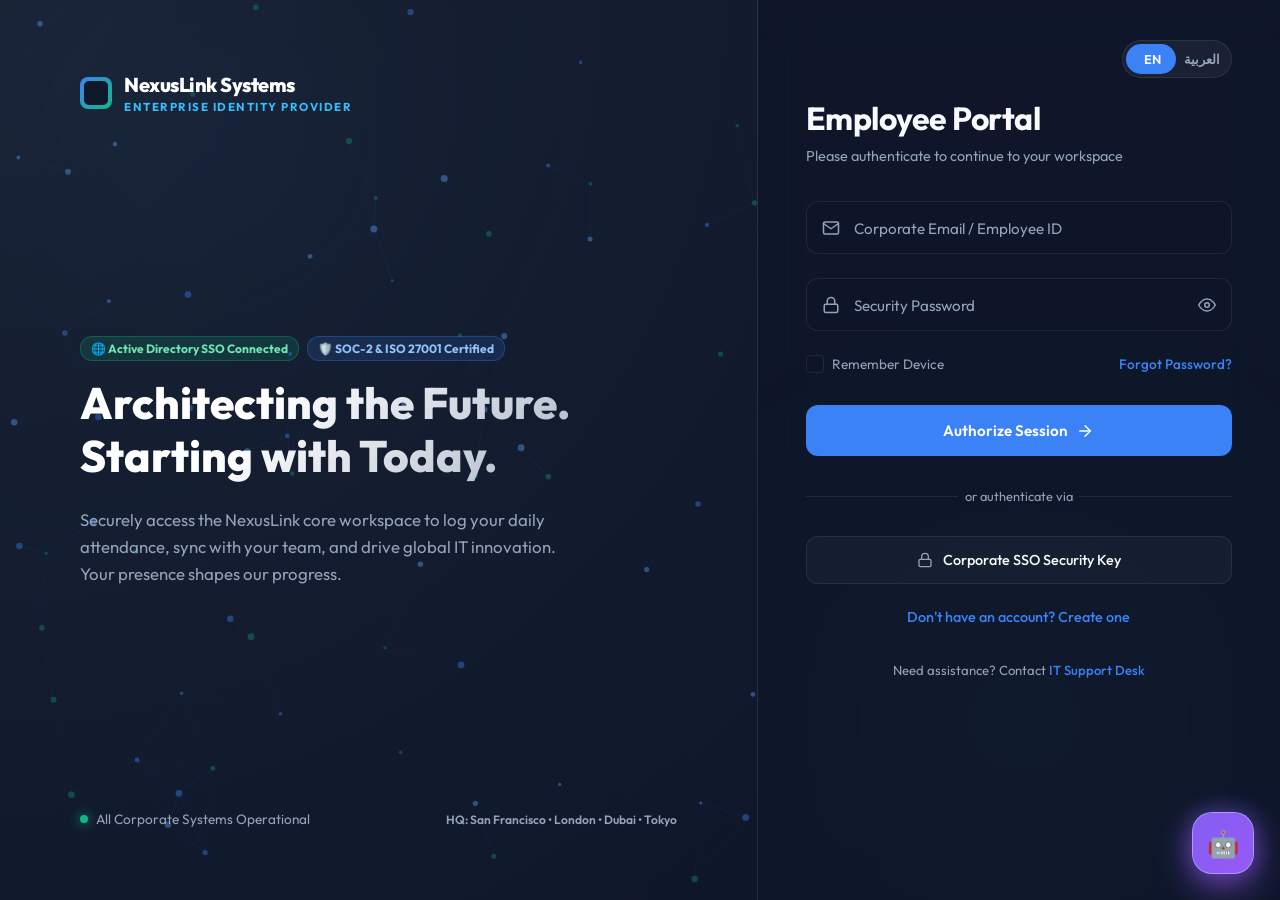
==== commit 027a78df: "Upload actual project files" ====
--- a/index.html
+++ b/index.html
@@ -332,15 +332,51 @@
 
         <!-- Messages Box -->
         <div id="ai-chat-messages" class="ai-messages-container">
-            <!-- Populated dynamically via script.js -->
+            <div class="ai-msg bot-msg welcome-bot-card">
+                <div style="display:flex; align-items:center; gap:10px; margin-bottom:12px; border-bottom:1px solid rgba(255,255,255,0.08); padding-bottom:10px;">
+                    <div style="width:34px; height:34px; border-radius:50%; background:linear-gradient(135deg, #a855f7, #6366f1); display:flex; align-items:center; justify-content:center; font-size:16px; box-shadow:0 0 12px rgba(168,85,247,0.5); flex-shrink:0;">✨</div>
+                    <div>
+                        <div style="font-weight:800; color:#fff; font-size:0.96rem;">مرحباً بك في المساعد الذكي لنظام NexusLink</div>
+                        <div style="font-size:0.78rem; color:#94a3b8;">كيف يمكنني مساعدتك في سياسات وسجلات الدوام اليوم؟</div>
+                    </div>
+                </div>
+                <div class="welcome-style-a-grid">
+                    <div class="style-a-tile status" onclick="selectAdminAiOption('mystatus')">
+                        <div class="style-a-icon">🕒</div>
+                        <div class="style-a-text">
+                            <div class="style-a-title">حالة حضوري</div>
+                            <div class="style-a-sub">فحص الدخول والتأخير</div>
+                        </div>
+                    </div>
+                    <div class="style-a-tile lateness" onclick="selectAdminAiOption('lateness')">
+                        <div class="style-a-icon">⚠️</div>
+                        <div class="style-a-text">
+                            <div class="style-a-title">فترة السماح</div>
+                            <div class="style-a-sub">15 دقيقة والخصم</div>
+                        </div>
+                    </div>
+                    <div class="style-a-tile excuse" onclick="selectAdminAiOption('excuse_rules')">
+                        <div class="style-a-icon">📝</div>
+                        <div class="style-a-text">
+                            <div class="style-a-title">الأعذار والإثبات</div>
+                            <div class="style-a-sub">الكروكة والتقارير</div>
+                        </div>
+                    </div>
+                    <div class="style-a-tile leaves" onclick="selectAdminAiOption('leaves')">
+                        <div class="style-a-icon">🌴</div>
+                        <div class="style-a-text">
+                            <div class="style-a-title">الإجازات</div>
+                            <div class="style-a-sub">رصيد 14 يوم والمرضية</div>
+                        </div>
+                    </div>
+                </div>
+            </div>
         </div>
 
         <!-- Input Form -->
         <form onsubmit="sendAIChatMessage(event)" class="ai-chat-input-form">
             <input type="text" id="ai-chat-input" class="ai-chat-input-field" placeholder="اسأل عن سياسات الدوام أو حضورك..." data-i18n-placeholder="aiChatPlaceholder" required autocomplete="off">
-            <button type="submit" id="ai-chat-send-btn" class="ai-chat-send-btn">
-                <span data-i18n="btnSend">إرسال</span> 🚀
-            </button>
+            <button type="submit" id="ai-chat-send-btn" class="ai-chat-send-btn" title="Send">🚀</button>
         </form>
     </div>
 
--- a/style.css
+++ b/style.css
@@ -2934,12 +2934,17 @@
     max-width: calc(100vw - 28px);
     height: 670px;
     max-height: calc(88vh - 20px);
-    background: radial-gradient(circle at 50% 0%, rgba(30, 27, 75, 0.98) 0%, rgba(10, 14, 26, 0.98) 100%) !important;
-    backdrop-filter: blur(36px) saturate(180%) !important;
-    -webkit-backdrop-filter: blur(36px) saturate(180%) !important;
-    border: 1px solid rgba(168, 85, 247, 0.42) !important;
-    border-radius: 24px !important;
-    box-shadow: 0 30px 90px rgba(0, 0, 0, 0.92), 0 0 50px rgba(139, 92, 246, 0.28), inset 0 1px 0 rgba(255, 255, 255, 0.12) !important;
+    background: radial-gradient(circle at 90% 10%, rgba(168, 85, 247, 0.18), transparent 45%),
+                radial-gradient(circle at 10% 90%, rgba(6, 182, 212, 0.15), transparent 45%),
+                radial-gradient(circle at 50% 50%, rgba(99, 102, 241, 0.08), transparent 60%),
+                #080b16 !important;
+    backdrop-filter: blur(28px) saturate(180%) !important;
+    -webkit-backdrop-filter: blur(28px) saturate(180%) !important;
+    border: 1px solid rgba(255, 255, 255, 0.12) !important;
+    border-radius: 26px !important;
+    box-shadow: 0 35px 100px rgba(0, 0, 0, 0.85),
+                0 0 45px rgba(168, 85, 247, 0.25),
+                inset 0 1px 1px rgba(255, 255, 255, 0.2) !important;
     display: flex;
     flex-direction: column;
     overflow: hidden;
@@ -2954,13 +2959,13 @@
 }
 
 .ai-chat-drawer-card.admin-theme {
-    border-color: rgba(168, 85, 247, 0.5) !important;
-    box-shadow: 0 30px 90px rgba(0, 0, 0, 0.92), 0 0 55px rgba(168, 85, 247, 0.35), inset 0 1px 0 rgba(255, 255, 255, 0.15) !important;
+    border-color: rgba(168, 85, 247, 0.55) !important;
+    box-shadow: 0 35px 100px rgba(0, 0, 0, 0.9), 0 0 50px rgba(168, 85, 247, 0.35), inset 0 1px 1px rgba(255, 255, 255, 0.2) !important;
 }
 
 .ai-chat-drawer-card.employee-theme {
-    border-color: rgba(56, 189, 248, 0.5) !important;
-    box-shadow: 0 30px 90px rgba(0, 0, 0, 0.92), 0 0 55px rgba(56, 189, 248, 0.3), inset 0 1px 0 rgba(255, 255, 255, 0.15) !important;
+    border-color: rgba(56, 189, 248, 0.55) !important;
+    box-shadow: 0 35px 100px rgba(0, 0, 0, 0.9), 0 0 50px rgba(56, 189, 248, 0.3), inset 0 1px 1px rgba(255, 255, 255, 0.2) !important;
 }
 
 html[dir="rtl"] .ai-chat-drawer-card {
@@ -2986,55 +2991,58 @@
     }
 }
 
-/* Header */
+/* Futuristic Header */
 .ai-chat-header {
     padding: 14px 18px;
-    background: linear-gradient(180deg, rgba(30, 41, 59, 0.85) 0%, rgba(15, 23, 42, 0.95) 100%);
+    background: linear-gradient(180deg, rgba(255, 255, 255, 0.05) 0%, rgba(255, 255, 255, 0.01) 100%);
     border-bottom: 1px solid rgba(255, 255, 255, 0.08);
     display: flex;
     justify-content: space-between;
     align-items: center;
     position: relative;
+    backdrop-filter: blur(20px);
 }
 
 .ai-chat-header::after {
     content: '';
     position: absolute;
     bottom: -1px;
-    left: 10%;
-    right: 10%;
+    left: 5%;
+    right: 5%;
     height: 1px;
-    background: linear-gradient(90deg, transparent, rgba(168, 85, 247, 0.6), rgba(56, 189, 248, 0.6), transparent);
+    background: linear-gradient(90deg, transparent, rgba(168, 85, 247, 0.8), rgba(56, 189, 248, 0.8), transparent);
 }
 
 .ai-bot-avatar {
-    width: 44px;
-    height: 44px;
-    border-radius: 14px;
-    background: linear-gradient(135deg, #6366f1, #a855f7, #ec4899);
+    width: 42px;
+    height: 42px;
+    border-radius: 50% !important;
+    background: radial-gradient(circle at 30% 30%, #c084fc, #6366f1, #0f172a) !important;
     display: flex;
     align-items: center;
     justify-content: center;
-    font-size: 1.4rem;
+    font-size: 1.3rem;
     position: relative;
-    box-shadow: 0 4px 18px rgba(168, 85, 247, 0.5), inset 0 1px 1px rgba(255, 255, 255, 0.4);
+    box-shadow: 0 0 20px rgba(168, 85, 247, 0.65), inset 0 0 8px rgba(255, 255, 255, 0.6) !important;
+    border: 1px solid rgba(255, 255, 255, 0.35) !important;
     flex-shrink: 0;
 }
 
 .ai-chat-drawer-card.employee-theme .ai-bot-avatar {
-    background: linear-gradient(135deg, #0ea5e9, #6366f1, #3b82f6);
-    box-shadow: 0 4px 18px rgba(14, 165, 233, 0.5), inset 0 1px 1px rgba(255, 255, 255, 0.4);
+    background: radial-gradient(circle at 30% 30%, #38bdf8, #6366f1, #0f172a) !important;
+    box-shadow: 0 0 20px rgba(56, 189, 248, 0.65), inset 0 0 8px rgba(255, 255, 255, 0.6) !important;
+    border-color: rgba(56, 189, 248, 0.5) !important;
 }
 
 .online-indicator {
     position: absolute;
-    bottom: -2px;
-    right: -2px;
-    width: 12px;
-    height: 12px;
+    bottom: -1px;
+    right: -1px;
+    width: 11px;
+    height: 11px;
     border-radius: 50%;
     background: #10b981;
-    border: 2.5px solid #0b101b;
+    border: 2px solid #080b16;
     box-shadow: 0 0 10px #10b981;
     animation: statusPulse 2s infinite ease-in-out;
 }
@@ -3065,9 +3073,9 @@
     font-weight: 800;
     padding: 2px 7px;
     border-radius: 8px;
-    background: linear-gradient(135deg, rgba(99, 102, 241, 0.3), rgba(168, 85, 247, 0.3));
-    border: 1px solid rgba(168, 85, 247, 0.5);
-    color: #e9d5ff;
+    background: rgba(34, 197, 94, 0.15);
+    border: 1px solid rgba(34, 197, 94, 0.4);
+    color: #4ade80;
     letter-spacing: 0.3px;
     text-transform: uppercase;
     display: inline-flex;
@@ -3085,14 +3093,14 @@
 }
 
 .ai-role-tag.admin-badge {
-    background: rgba(168, 85, 247, 0.25);
-    color: #f3e8ff;
+    background: rgba(168, 85, 247, 0.2);
+    color: #e9d5ff;
     border: 1px solid rgba(168, 85, 247, 0.45);
 }
 
 .ai-role-tag.employee-badge {
-    background: rgba(56, 189, 248, 0.25);
-    color: #e0f2fe;
+    background: rgba(56, 189, 248, 0.2);
+    color: #bae6fd;
     border: 1px solid rgba(56, 189, 248, 0.45);
 }
 
@@ -3112,17 +3120,17 @@
 }
 
 .ai-chat-action-btn, .ai-chat-close-btn, .ai-chat-maximize-btn {
-    background: rgba(255, 255, 255, 0.06);
-    border: 1px solid rgba(255, 255, 255, 0.1);
+    background: rgba(255, 255, 255, 0.05);
+    border: 1px solid rgba(255, 255, 255, 0.08);
     color: #cbd5e1;
     width: 32px;
     height: 32px;
-    border-radius: 10px;
+    border-radius: 50% !important;
     display: flex;
     align-items: center;
     justify-content: center;
     cursor: pointer;
-    font-size: 0.88rem;
+    font-size: 0.85rem;
     font-weight: 700;
     transition: all 0.2s cubic-bezier(0.4, 0, 0.2, 1);
 }
@@ -3132,7 +3140,7 @@
     border-color: rgba(168, 85, 247, 0.6);
     color: #ffffff;
     transform: translateY(-1px);
-    box-shadow: 0 4px 12px rgba(168, 85, 247, 0.3);
+    box-shadow: 0 4px 12px rgba(168, 85, 247, 0.35);
 }
 
 .ai-chat-close-btn:hover {
@@ -3142,66 +3150,9 @@
     transform: scale(1.05);
 }
 
-/* Quick Options Grid (Clean 2-Column Luxury Glass Layout) */
+/* Quick Options Container - Hidden to avoid duplicate buttons with welcome card */
 .ai-quick-options-container {
-    padding: 10px 14px;
-    background: rgba(12, 17, 32, 0.95);
-    border-bottom: 1px solid rgba(255, 255, 255, 0.08);
-    display: grid;
-    grid-template-columns: repeat(2, 1fr);
-    gap: 8px;
-    box-sizing: border-box;
-}
-
-.ai-chat-drawer-card.maximized .ai-quick-options-container {
-    grid-template-columns: repeat(4, 1fr);
-}
-
-.ai-quick-chip-btn {
-    padding: 9px 12px;
-    background: rgba(26, 36, 58, 0.75);
-    border: 1px solid rgba(168, 85, 247, 0.28);
-    border-radius: 12px;
-    color: #e2e8f0;
-    font-size: 0.78rem;
-    font-weight: 700;
-    cursor: pointer;
-    transition: all 0.2s cubic-bezier(0.4, 0, 0.2, 1);
-    display: flex;
-    align-items: center;
-    gap: 8px;
-    width: 100%;
-    box-sizing: border-box;
-    user-select: none;
-    text-align: start;
-}
-
-html[dir="rtl"] .ai-quick-chip-btn {
-    text-align: right;
-}
-
-html[dir="ltr"] .ai-quick-chip-btn {
-    text-align: left;
-}
-
-.ai-quick-chip-btn:hover {
-    background: linear-gradient(135deg, rgba(99, 102, 241, 0.35), rgba(168, 85, 247, 0.45));
-    border-color: rgba(168, 85, 247, 0.85);
-    color: #ffffff;
-    transform: translateY(-2px);
-    box-shadow: 0 4px 14px rgba(168, 85, 247, 0.35);
-}
-
-.ai-quick-chip-btn.highlight-chip {
-    background: linear-gradient(135deg, rgba(99, 102, 241, 0.3), rgba(168, 85, 247, 0.3));
-    border-color: rgba(168, 85, 247, 0.55);
-    color: #f3e8ff;
-}
-
-.ai-quick-chip-btn.highlight-cyan {
-    background: linear-gradient(135deg, rgba(14, 165, 233, 0.25), rgba(99, 102, 241, 0.25));
-    border-color: rgba(56, 189, 248, 0.5);
-    color: #e0f2fe;
+    display: none !important;
 }
 
 /* Chat Messages Stream */
@@ -3217,17 +3168,16 @@
 }
 
 .ai-messages-container::-webkit-scrollbar {
-    width: 6px;
+    width: 5px;
 }
 
 .ai-messages-container::-webkit-scrollbar-track {
-    background: rgba(15, 23, 42, 0.3);
-    border-radius: 8px;
+    background: transparent;
 }
 
 .ai-messages-container::-webkit-scrollbar-thumb {
-    background: linear-gradient(180deg, #6366f1, #a855f7);
-    border-radius: 8px;
+    background: linear-gradient(180deg, rgba(168, 85, 247, 0.5), rgba(99, 102, 241, 0.5));
+    border-radius: 10px;
 }
 
 /* User and Bot Messages */
@@ -3244,46 +3194,49 @@
 
 .ai-msg.user-msg {
     align-self: flex-end;
-    background: linear-gradient(135deg, #6366f1 0%, #8b5cf6 50%, #a855f7 100%);
+    background: linear-gradient(135deg, rgba(168, 85, 247, 0.35), rgba(99, 102, 241, 0.45)) !important;
+    border: 1px solid rgba(168, 85, 247, 0.6) !important;
+    backdrop-filter: blur(16px) !important;
+    -webkit-backdrop-filter: blur(16px) !important;
     color: #ffffff;
-    padding: 12px 18px;
-    border-radius: 20px 20px 4px 20px;
+    padding: 11px 18px;
+    border-radius: 20px 20px 4px 20px !important;
     font-weight: 600;
-    box-shadow: 0 6px 20px rgba(99, 102, 241, 0.4), inset 0 1px 1px rgba(255, 255, 255, 0.3);
+    box-shadow: 0 8px 24px rgba(168, 85, 247, 0.28), inset 0 1px 1px rgba(255, 255, 255, 0.35) !important;
     line-height: 1.5;
 }
 
 html[dir="rtl"] .ai-msg.user-msg {
-    border-radius: 20px 20px 20px 4px;
+    border-radius: 20px 20px 20px 4px !important;
 }
 
 .ai-msg.bot-msg {
     align-self: flex-start;
-    background: rgba(18, 25, 44, 0.92);
-    border: 1px solid rgba(168, 85, 247, 0.32);
+    background: rgba(14, 20, 36, 0.85) !important;
+    border: 1px solid rgba(255, 255, 255, 0.1) !important;
+    backdrop-filter: blur(20px) !important;
+    -webkit-backdrop-filter: blur(20px) !important;
     color: #f8fafc;
     padding: 14px 18px;
-    border-radius: 20px 20px 20px 4px;
-    box-shadow: 0 8px 30px rgba(0, 0, 0, 0.5), inset 0 1px 0 rgba(255, 255, 255, 0.08);
+    border-radius: 20px 20px 20px 4px !important;
+    box-shadow: 0 10px 35px rgba(0, 0, 0, 0.5), inset 0 1px 0 rgba(255, 255, 255, 0.1) !important;
     line-height: 1.65;
     width: fit-content;
     max-width: 92%;
 }
 
 html[dir="rtl"] .ai-msg.bot-msg {
-    border-radius: 20px 20px 4px 20px;
-}
-
-.ai-chat-drawer-card.employee-theme .ai-msg.bot-msg {
-    border-color: rgba(56, 189, 248, 0.35);
+    border-radius: 20px 20px 4px 20px !important;
 }
 
 .welcome-bot-card {
-    background: linear-gradient(135deg, rgba(99, 102, 241, 0.16), rgba(168, 85, 247, 0.16)) !important;
-    border: 1px solid rgba(168, 85, 247, 0.45) !important;
-    border-radius: 18px !important;
+    background: rgba(255, 255, 255, 0.03) !important;
+    border: 1px solid rgba(255, 255, 255, 0.08) !important;
+    border-radius: 20px !important;
     padding: 16px 18px !important;
     color: #e2e8f0;
+    box-shadow: 0 10px 30px rgba(0, 0, 0, 0.35) !important;
+    backdrop-filter: blur(14px) !important;
 }
 
 .welcome-pill-btn {
@@ -3308,6 +3261,141 @@
     transform: translateY(-1px);
 }
 
+/* Compact Style A 2x2 Grid */
+.welcome-style-a-grid {
+    display: grid;
+    grid-template-columns: repeat(2, 1fr);
+    gap: 8px;
+    width: 100%;
+    margin-top: 14px;
+}
+
+.style-a-tile {
+    background: rgba(255, 255, 255, 0.04);
+    border: 1px solid rgba(255, 255, 255, 0.08);
+    border-radius: 14px;
+    padding: 10px 8px;
+    cursor: pointer;
+    display: flex;
+    align-items: center;
+    gap: 8px;
+    transition: all 0.25s cubic-bezier(0.4, 0, 0.2, 1);
+    box-shadow: 0 4px 16px rgba(0, 0, 0, 0.25);
+    backdrop-filter: blur(12px);
+    -webkit-backdrop-filter: blur(12px);
+    text-align: inherit;
+    text-decoration: none;
+    box-sizing: border-box;
+    overflow: hidden;
+}
+
+.style-a-tile:hover {
+    transform: translateY(-2px);
+    background: rgba(255, 255, 255, 0.08);
+    border-color: rgba(168, 85, 247, 0.45);
+    box-shadow: 0 6px 20px rgba(168, 85, 247, 0.25);
+}
+
+.style-a-icon {
+    width: 32px;
+    height: 32px;
+    border-radius: 50%;
+    display: flex;
+    align-items: center;
+    justify-content: center;
+    font-size: 1.05rem;
+    flex-shrink: 0;
+}
+
+.style-a-tile.status .style-a-icon {
+    background: rgba(99, 102, 241, 0.2);
+    border: 1px solid rgba(99, 102, 241, 0.5);
+    box-shadow: 0 0 10px rgba(99, 102, 241, 0.35);
+}
+
+.style-a-tile.lateness .style-a-icon {
+    background: rgba(245, 158, 11, 0.2);
+    border: 1px solid rgba(245, 158, 11, 0.5);
+    box-shadow: 0 0 10px rgba(245, 158, 11, 0.35);
+}
+
+.style-a-tile.excuse .style-a-icon {
+    background: rgba(236, 72, 153, 0.2);
+    border: 1px solid rgba(236, 72, 153, 0.5);
+    box-shadow: 0 0 10px rgba(236, 72, 153, 0.35);
+}
+
+.style-a-tile.leaves .style-a-icon {
+    background: rgba(16, 185, 129, 0.2);
+    border: 1px solid rgba(16, 185, 129, 0.5);
+    box-shadow: 0 0 10px rgba(16, 185, 129, 0.35);
+}
+
+.style-a-text {
+    display: flex;
+    flex-direction: column;
+    gap: 1px;
+    overflow: hidden;
+    min-width: 0;
+}
+
+.style-a-title {
+    font-weight: 700;
+    color: #fff;
+    font-size: 0.82rem;
+    white-space: nowrap;
+    overflow: hidden;
+    text-overflow: ellipsis;
+}
+
+.style-a-sub {
+    font-size: 0.68rem;
+    color: #94a3b8;
+    white-space: nowrap;
+    overflow: hidden;
+    text-overflow: ellipsis;
+}
+
+.welcome-row-title {
+    font-size: 0.88rem;
+    font-weight: 700;
+    color: #f1f5f9;
+}
+
+.welcome-row-sub {
+    font-size: 0.74rem;
+    color: #94a3b8;
+    white-space: nowrap;
+    overflow: hidden;
+    text-overflow: ellipsis;
+}
+
+.welcome-row-arrow {
+    font-size: 1.15rem;
+    color: #64748b;
+    font-weight: 600;
+    transition: transform 0.2s, color 0.2s;
+}
+
+.welcome-row-card:hover .welcome-row-arrow {
+    color: #c084fc;
+    transform: scale(1.15);
+}
+.welcome-card-btn.excuse:hover {
+    background: linear-gradient(135deg, rgba(56, 189, 248, 0.28), rgba(30, 41, 59, 0.9));
+    border-color: #38bdf8;
+}
+
+.welcome-card-btn.leaves {
+    background: linear-gradient(135deg, rgba(52, 211, 153, 0.15), rgba(15, 23, 42, 0.85));
+    border: 1px solid rgba(52, 211, 153, 0.35);
+    color: #d1fae5;
+}
+.welcome-card-btn.leaves:hover {
+    background: linear-gradient(135deg, rgba(52, 211, 153, 0.28), rgba(30, 41, 59, 0.9));
+    border-color: #34d399;
+}
+
 /* Rich Inner Cards */
 .ai-resp-card {
     background: rgba(13, 20, 36, 0.85);
@@ -3322,19 +3410,15 @@
     display: grid;
     grid-template-columns: repeat(2, 1fr);
     gap: 8px;
-    margin: 10px 0;
+    margin-top: 10px;
 }
 
 .ai-stat-item {
+    background: rgba(255, 255, 255, 0.04);
+    border: 1px solid rgba(255, 255, 255, 0.08);
+    border-radius: 12px;
     padding: 10px;
-    border-radius: 12px;
     text-align: center;
-    border: 1px solid transparent;
-    transition: transform 0.2s;
-}
-
-.ai-stat-item:hover {
-    transform: translateY(-2px);
 }
 
 .ai-stat-item.success {
@@ -3492,28 +3576,30 @@
     40% { transform: scale(1.2); opacity: 1; background: #38bdf8; }
 }
 
-/* Input Form Capsule */
+/* Futuristic Floating Input Capsule */
 .ai-chat-input-form {
-    padding: 12px 16px;
-    background: rgba(10, 15, 28, 0.98);
+    padding: 14px 18px;
+    background: linear-gradient(180deg, rgba(10, 14, 26, 0.6) 0%, rgba(8, 11, 22, 0.95) 100%);
     border-top: 1px solid rgba(255, 255, 255, 0.08);
     display: flex;
     gap: 10px;
     align-items: center;
+    backdrop-filter: blur(20px);
 }
 
 .ai-chat-input-field {
     flex: 1;
-    padding: 12px 18px;
-    background: rgba(24, 33, 54, 0.9);
+    padding: 12px 20px;
+    background: rgba(255, 255, 255, 0.05);
     border: 1px solid rgba(168, 85, 247, 0.35);
-    border-radius: 16px;
+    border-radius: 22px;
     color: #ffffff;
     font-family: inherit;
     font-size: 0.88rem;
     outline: none;
-    transition: all 0.22s;
+    transition: all 0.25s ease;
     box-sizing: border-box;
+    box-shadow: inset 0 2px 4px rgba(0, 0, 0, 0.2);
 }
 
 .ai-chat-drawer-card.employee-theme .ai-chat-input-field {
@@ -3521,49 +3607,50 @@
 }
 
 .ai-chat-input-field:focus {
-    border-color: #a855f7;
-    box-shadow: 0 0 20px rgba(168, 85, 247, 0.45);
-    background: rgba(30, 41, 59, 0.98);
+    border-color: #c084fc;
+    box-shadow: 0 0 25px rgba(168, 85, 247, 0.5), inset 0 1px 2px rgba(255, 255, 255, 0.1);
+    background: rgba(255, 255, 255, 0.08);
 }
 
 .ai-chat-drawer-card.employee-theme .ai-chat-input-field:focus {
     border-color: #38bdf8;
-    box-shadow: 0 0 20px rgba(56, 189, 248, 0.45);
+    box-shadow: 0 0 25px rgba(56, 189, 248, 0.5), inset 0 1px 2px rgba(255, 255, 255, 0.1);
 }
 
 .ai-chat-input-field::placeholder {
-    color: #94a3b8;
+    color: #64748b;
     font-size: 0.84rem;
 }
 
 .ai-chat-send-btn {
-    padding: 12px 20px;
-    background: linear-gradient(135deg, #6366f1, #a855f7);
-    border: none;
-    border-radius: 16px;
+    width: 44px;
+    height: 44px;
+    border-radius: 50% !important;
+    background: linear-gradient(135deg, #a855f7, #6366f1) !important;
+    border: 1px solid rgba(255, 255, 255, 0.25) !important;
     color: #ffffff;
-    font-weight: 800;
-    font-size: 0.88rem;
+    font-size: 1.15rem;
     cursor: pointer;
-    display: inline-flex;
-    align-items: center;
-    gap: 8px;
+    display: flex;
+    align-items: center;
+    justify-content: center;
     transition: all 0.22s cubic-bezier(0.4, 0, 0.2, 1);
-    box-shadow: 0 6px 20px rgba(168, 85, 247, 0.45);
+    box-shadow: 0 0 20px rgba(168, 85, 247, 0.6) !important;
     flex-shrink: 0;
+    padding: 0;
 }
 
 .ai-chat-drawer-card.employee-theme .ai-chat-send-btn {
-    background: linear-gradient(135deg, #0ea5e9, #6366f1);
-    box-shadow: 0 6px 20px rgba(14, 165, 233, 0.45);
+    background: linear-gradient(135deg, #0ea5e9, #6366f1) !important;
+    box-shadow: 0 0 20px rgba(14, 165, 233, 0.6) !important;
 }
 
 .ai-chat-send-btn:hover {
-    transform: translateY(-2px) scale(1.02);
-    box-shadow: 0 8px 25px rgba(168, 85, 247, 0.65);
-    filter: brightness(1.15);
+    transform: scale(1.08);
+    box-shadow: 0 0 30px rgba(168, 85, 247, 0.9) !important;
+    filter: brightness(1.2);
 }
 
 .ai-chat-send-btn:active {
-    transform: translateY(0);
+    transform: scale(0.95);
 }
